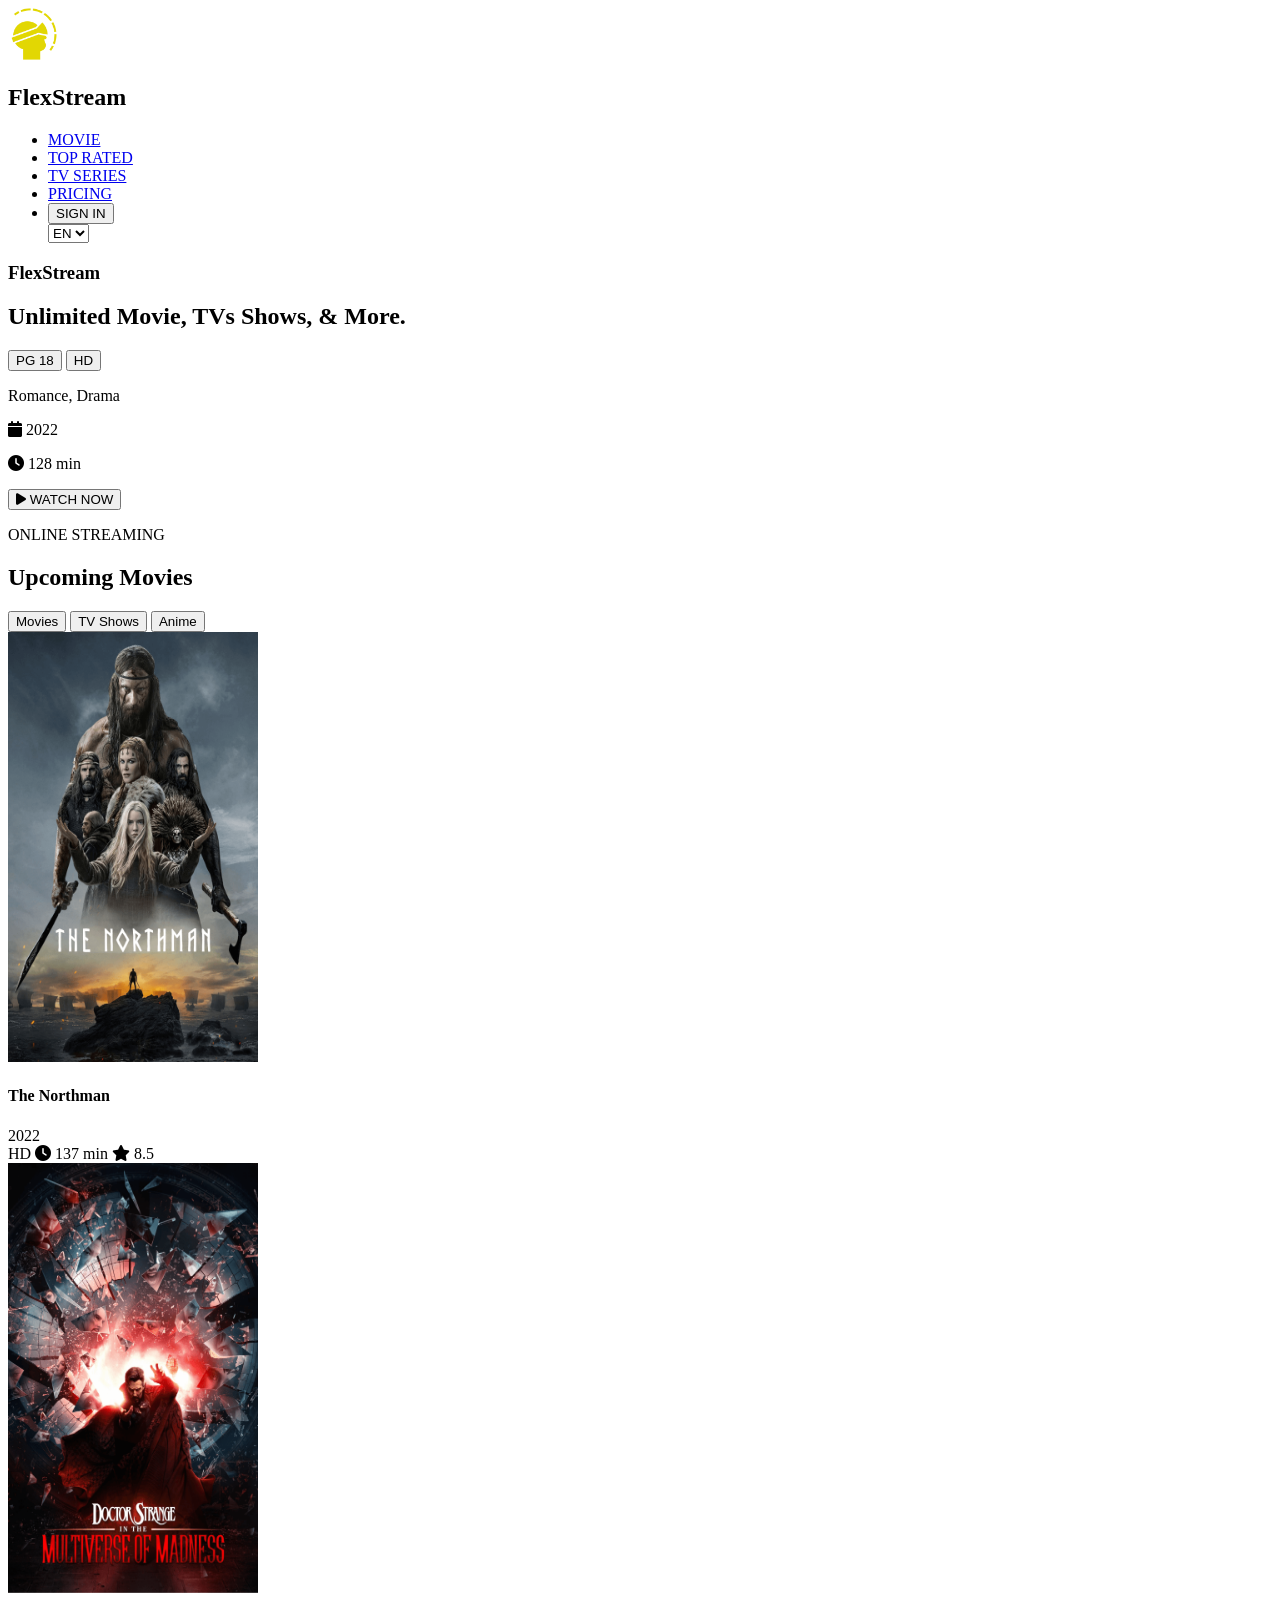
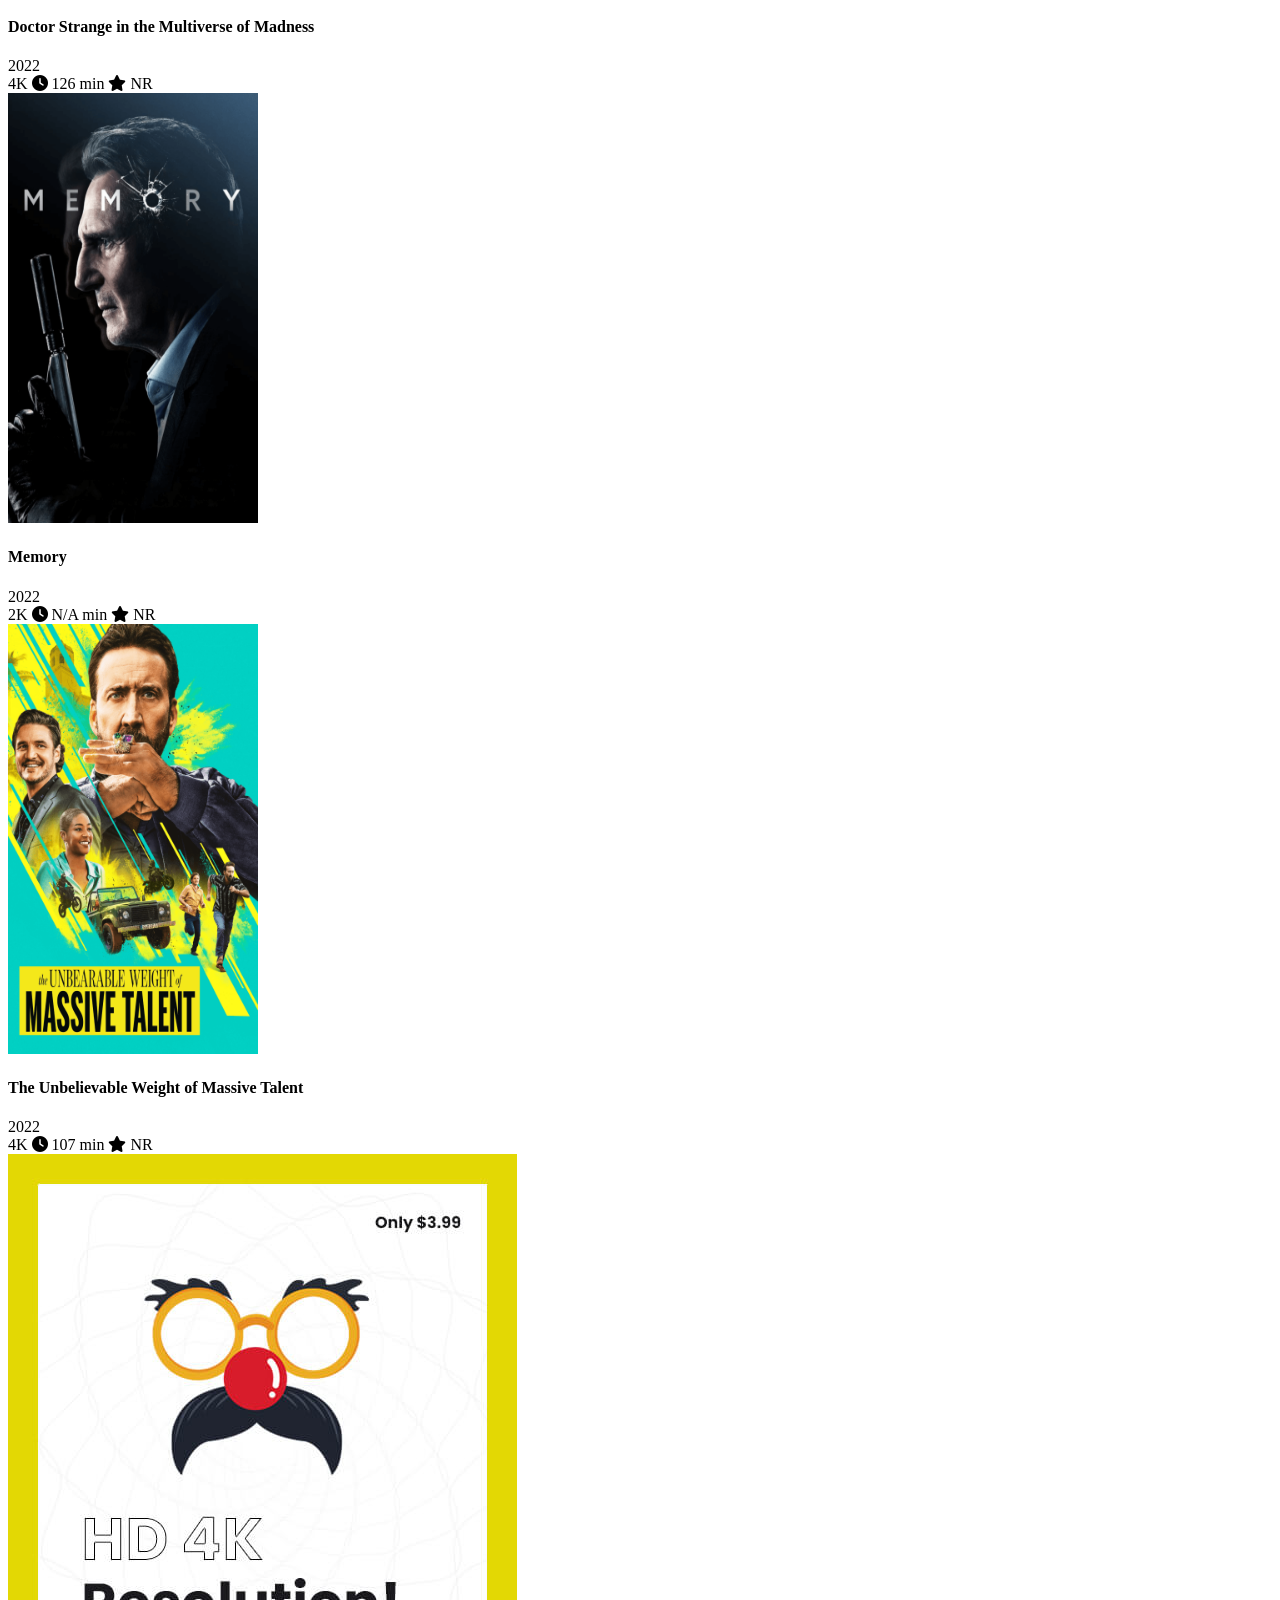
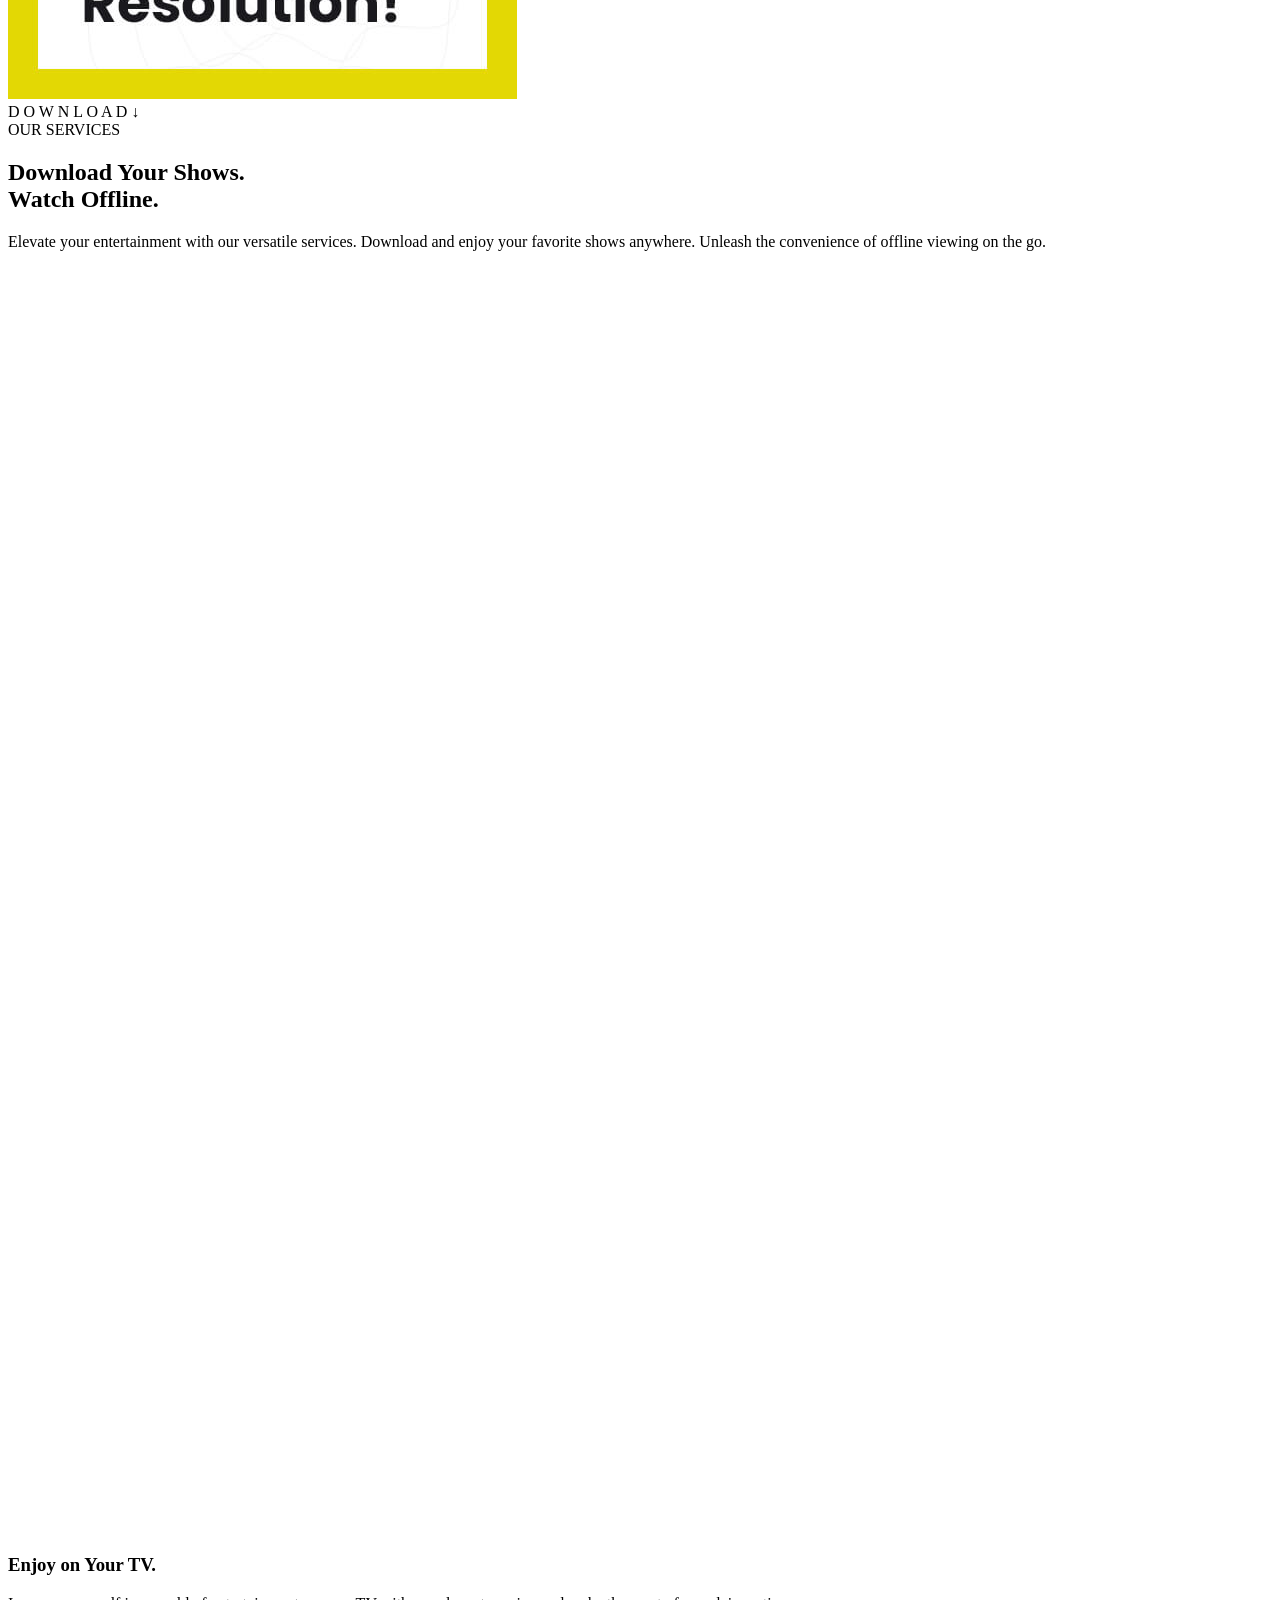
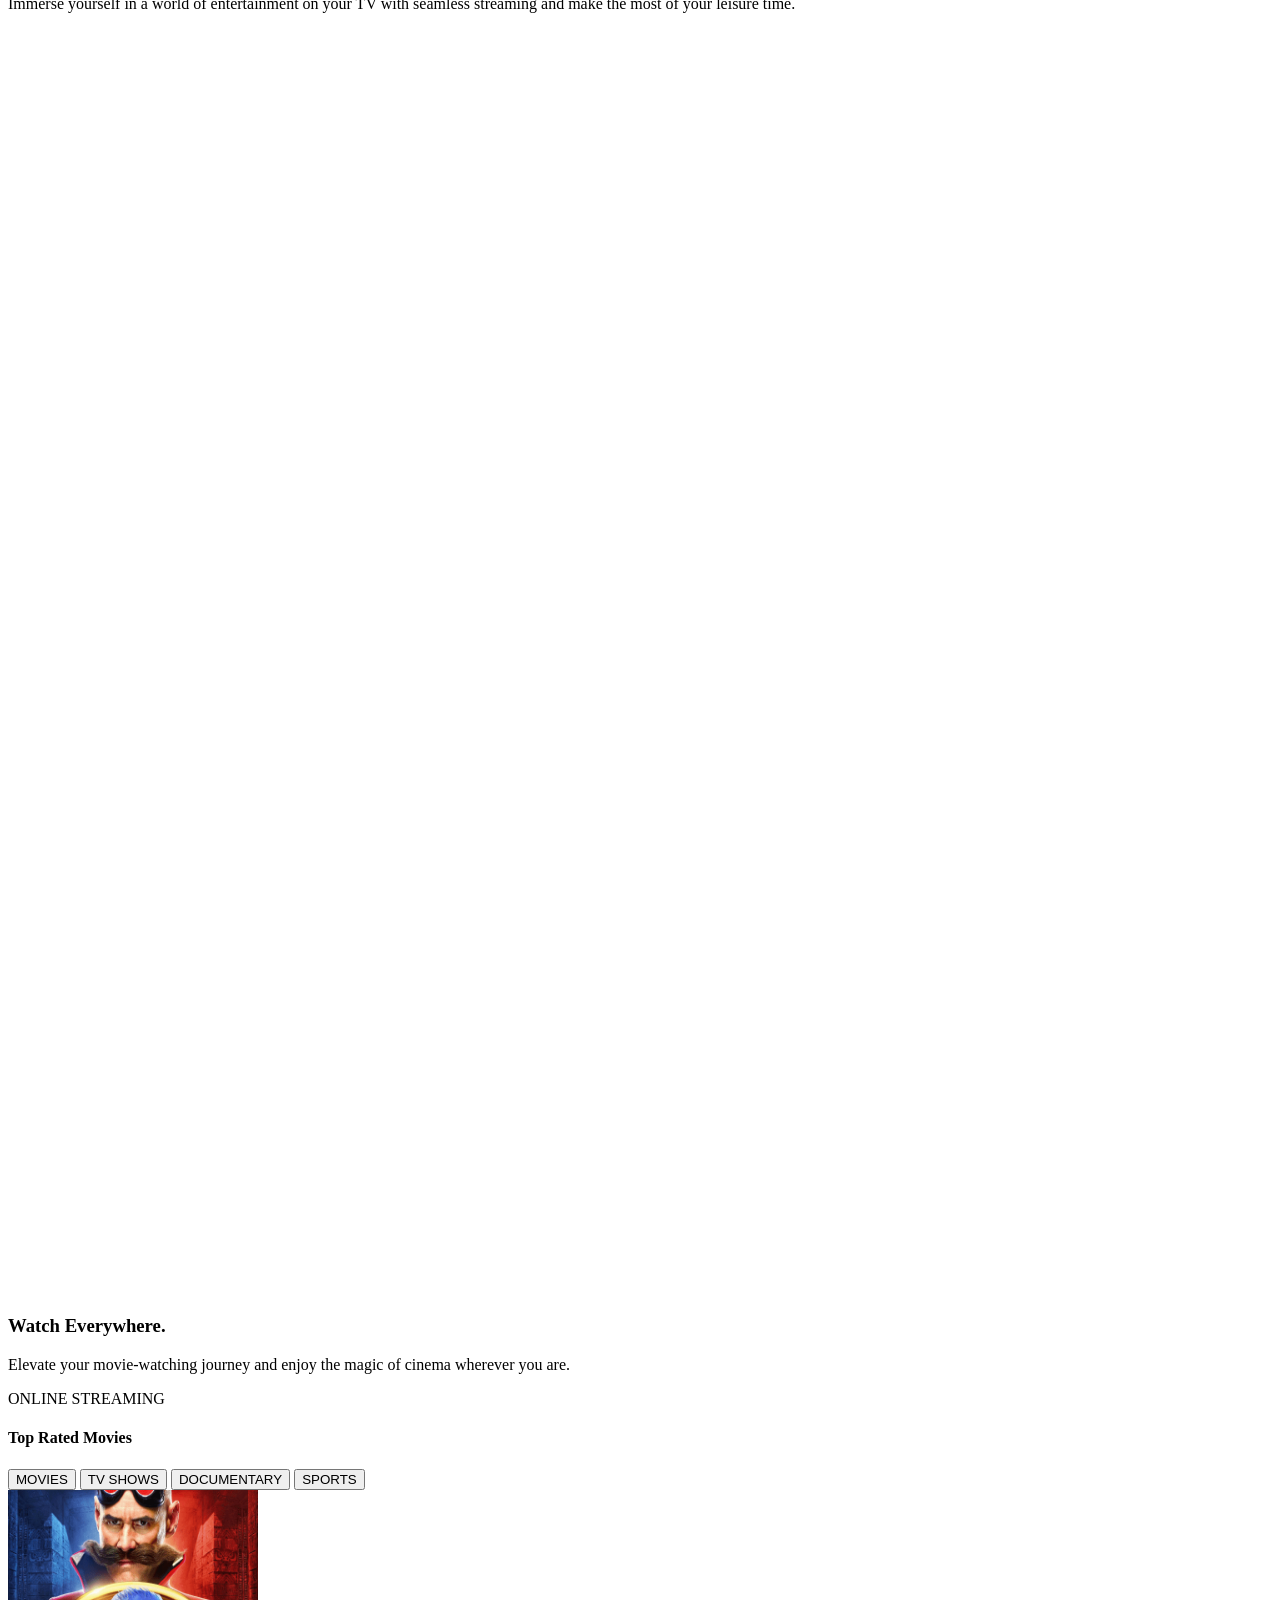
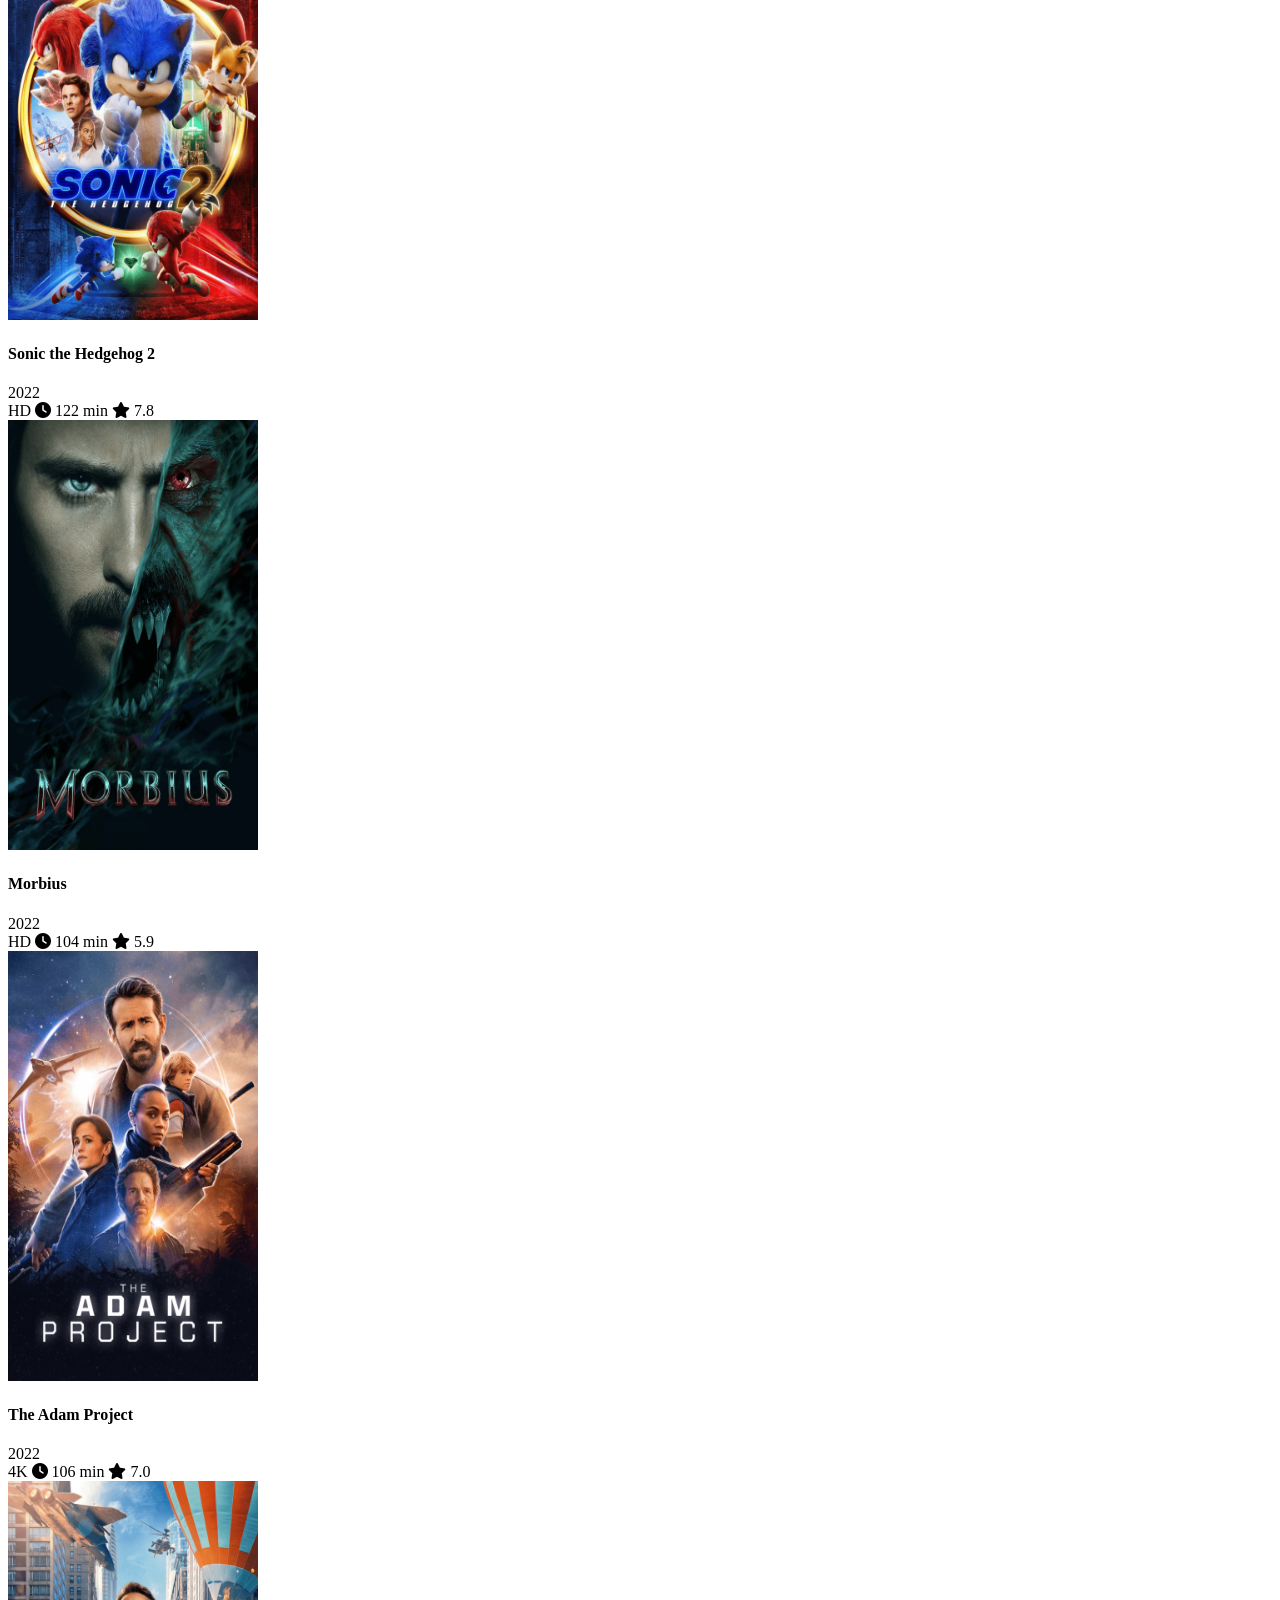
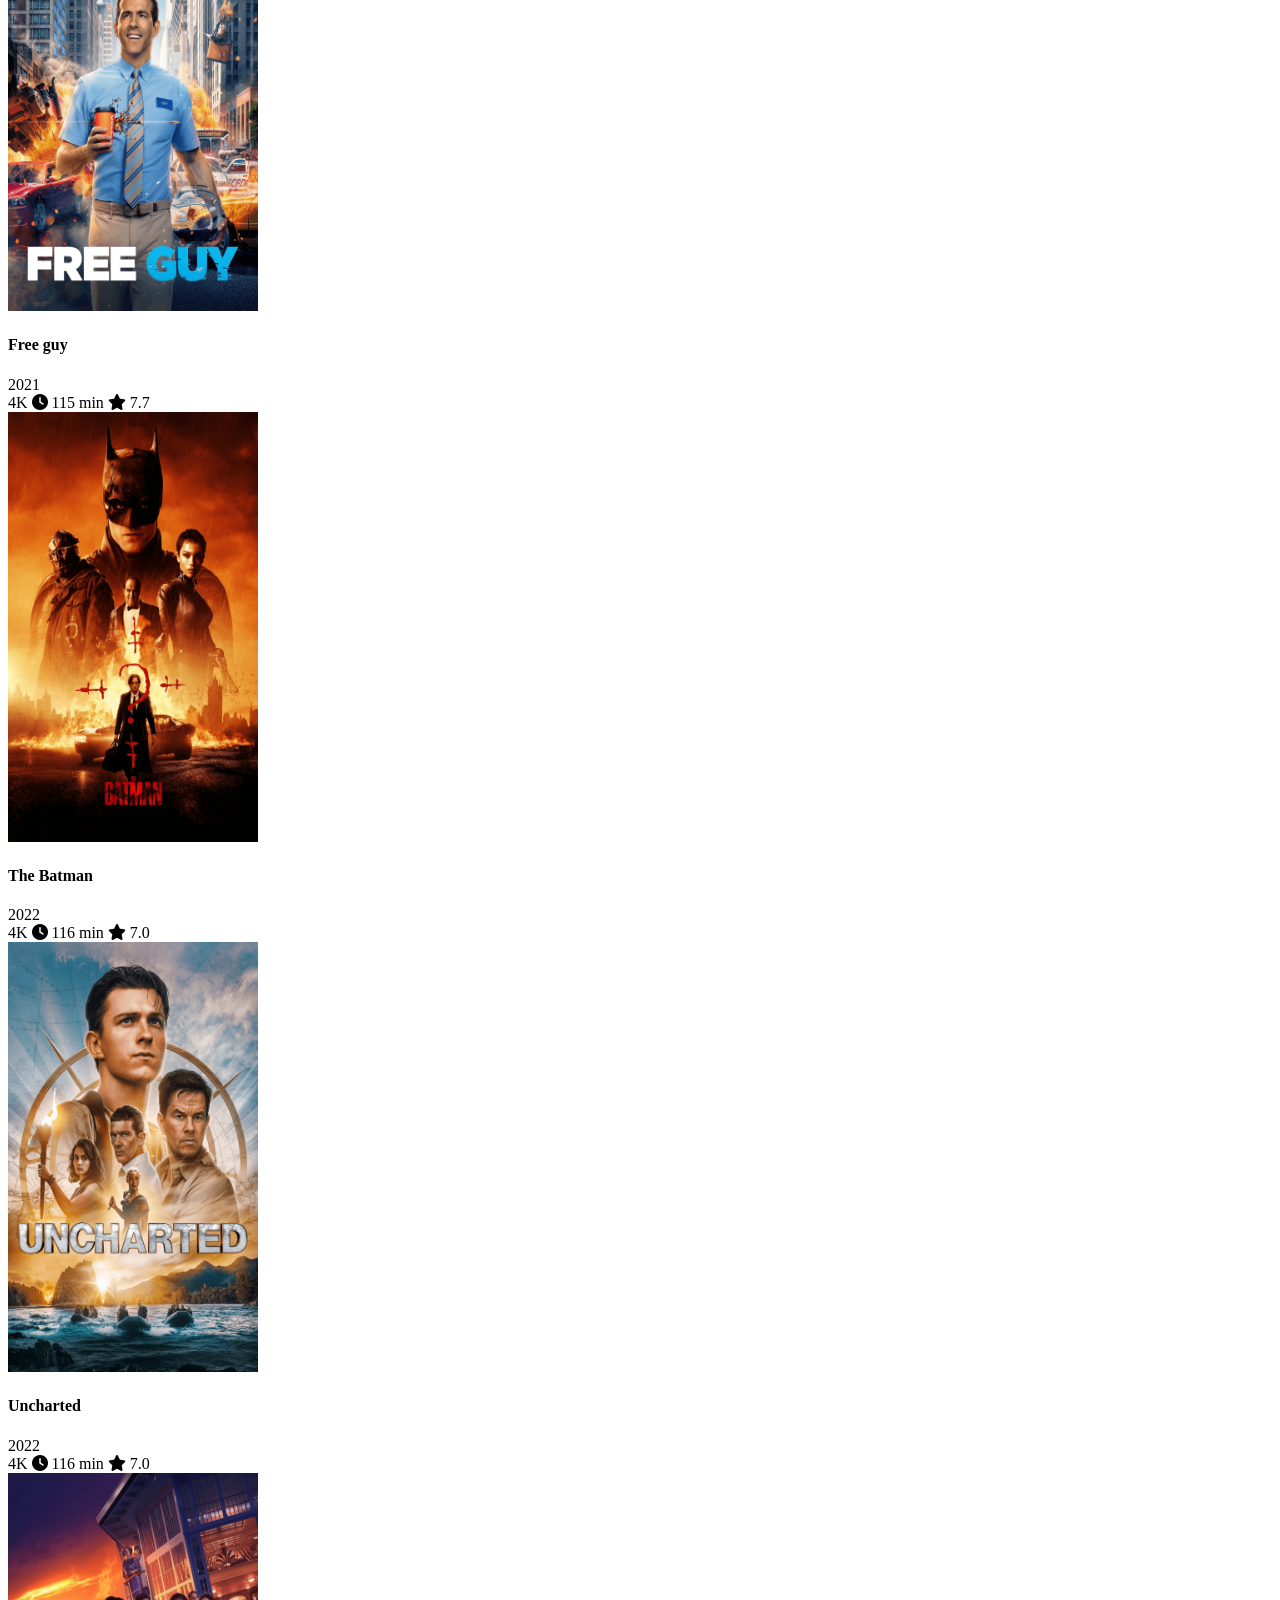
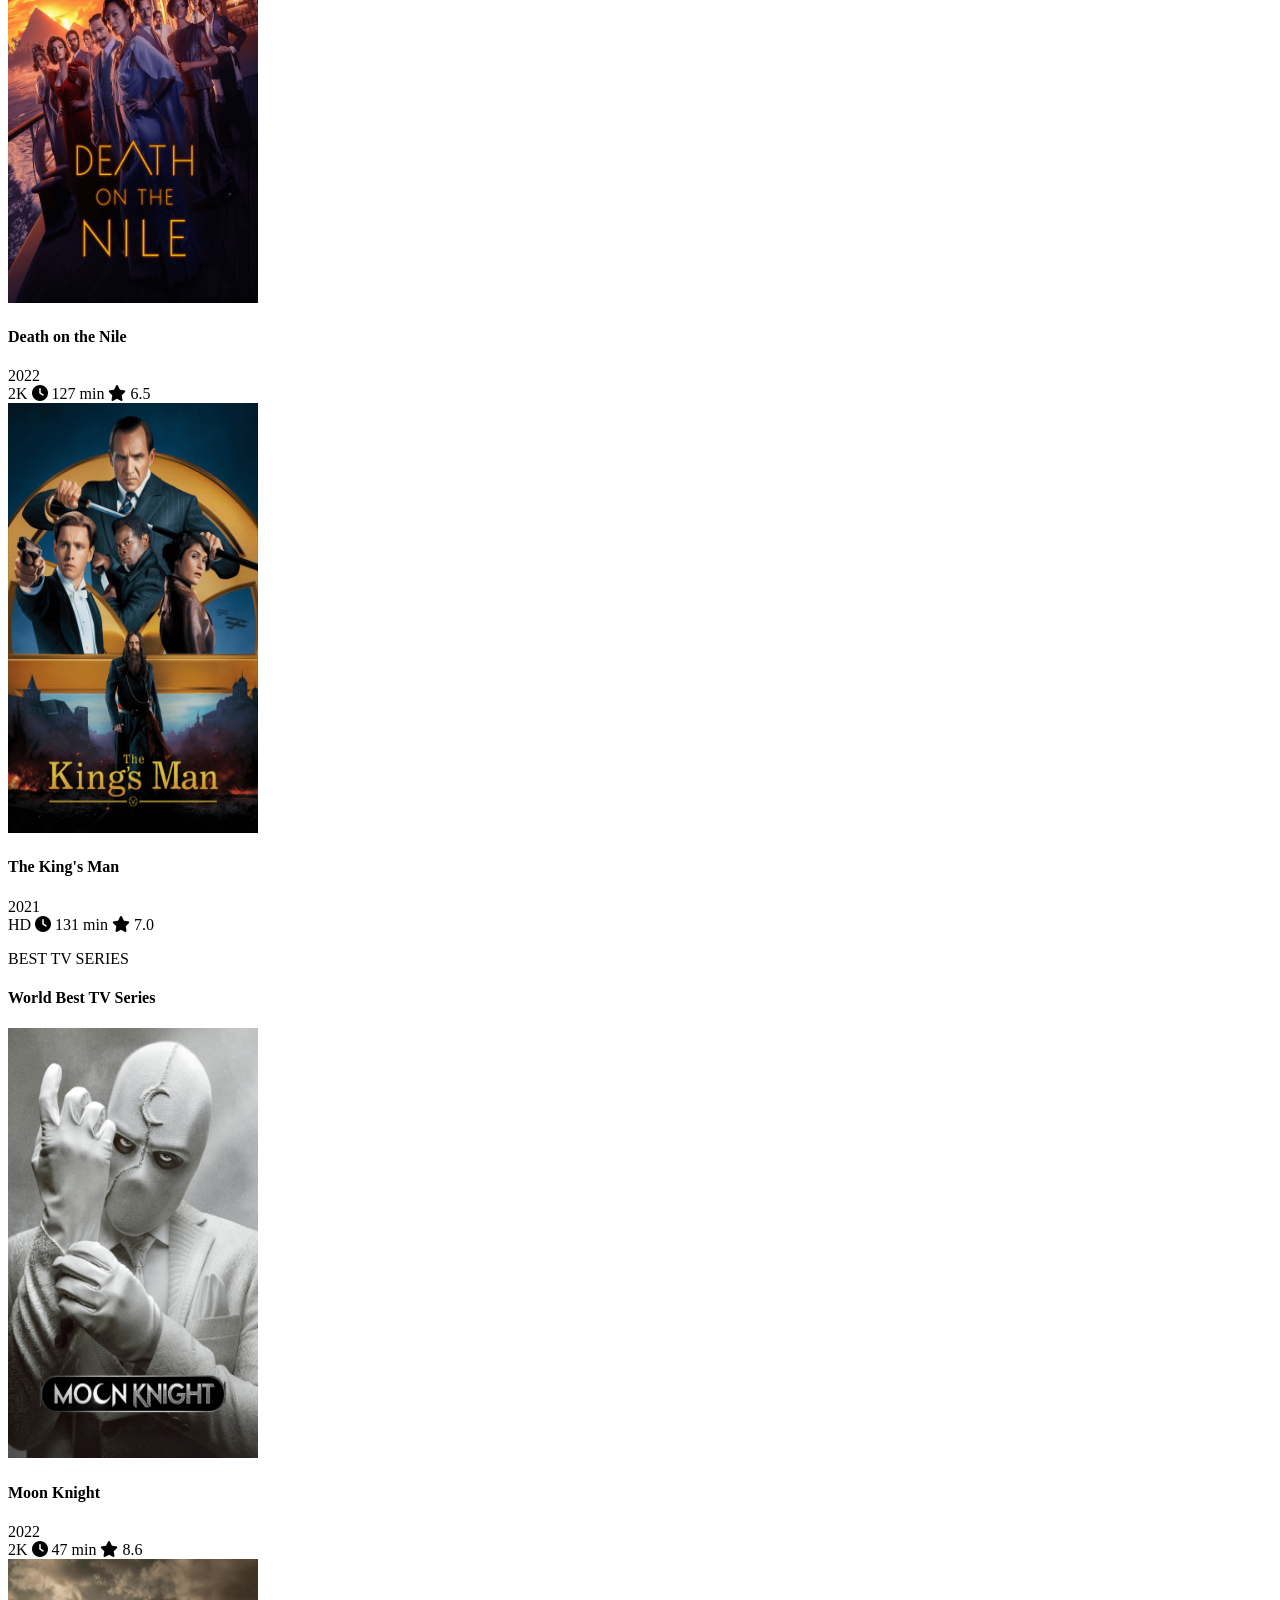
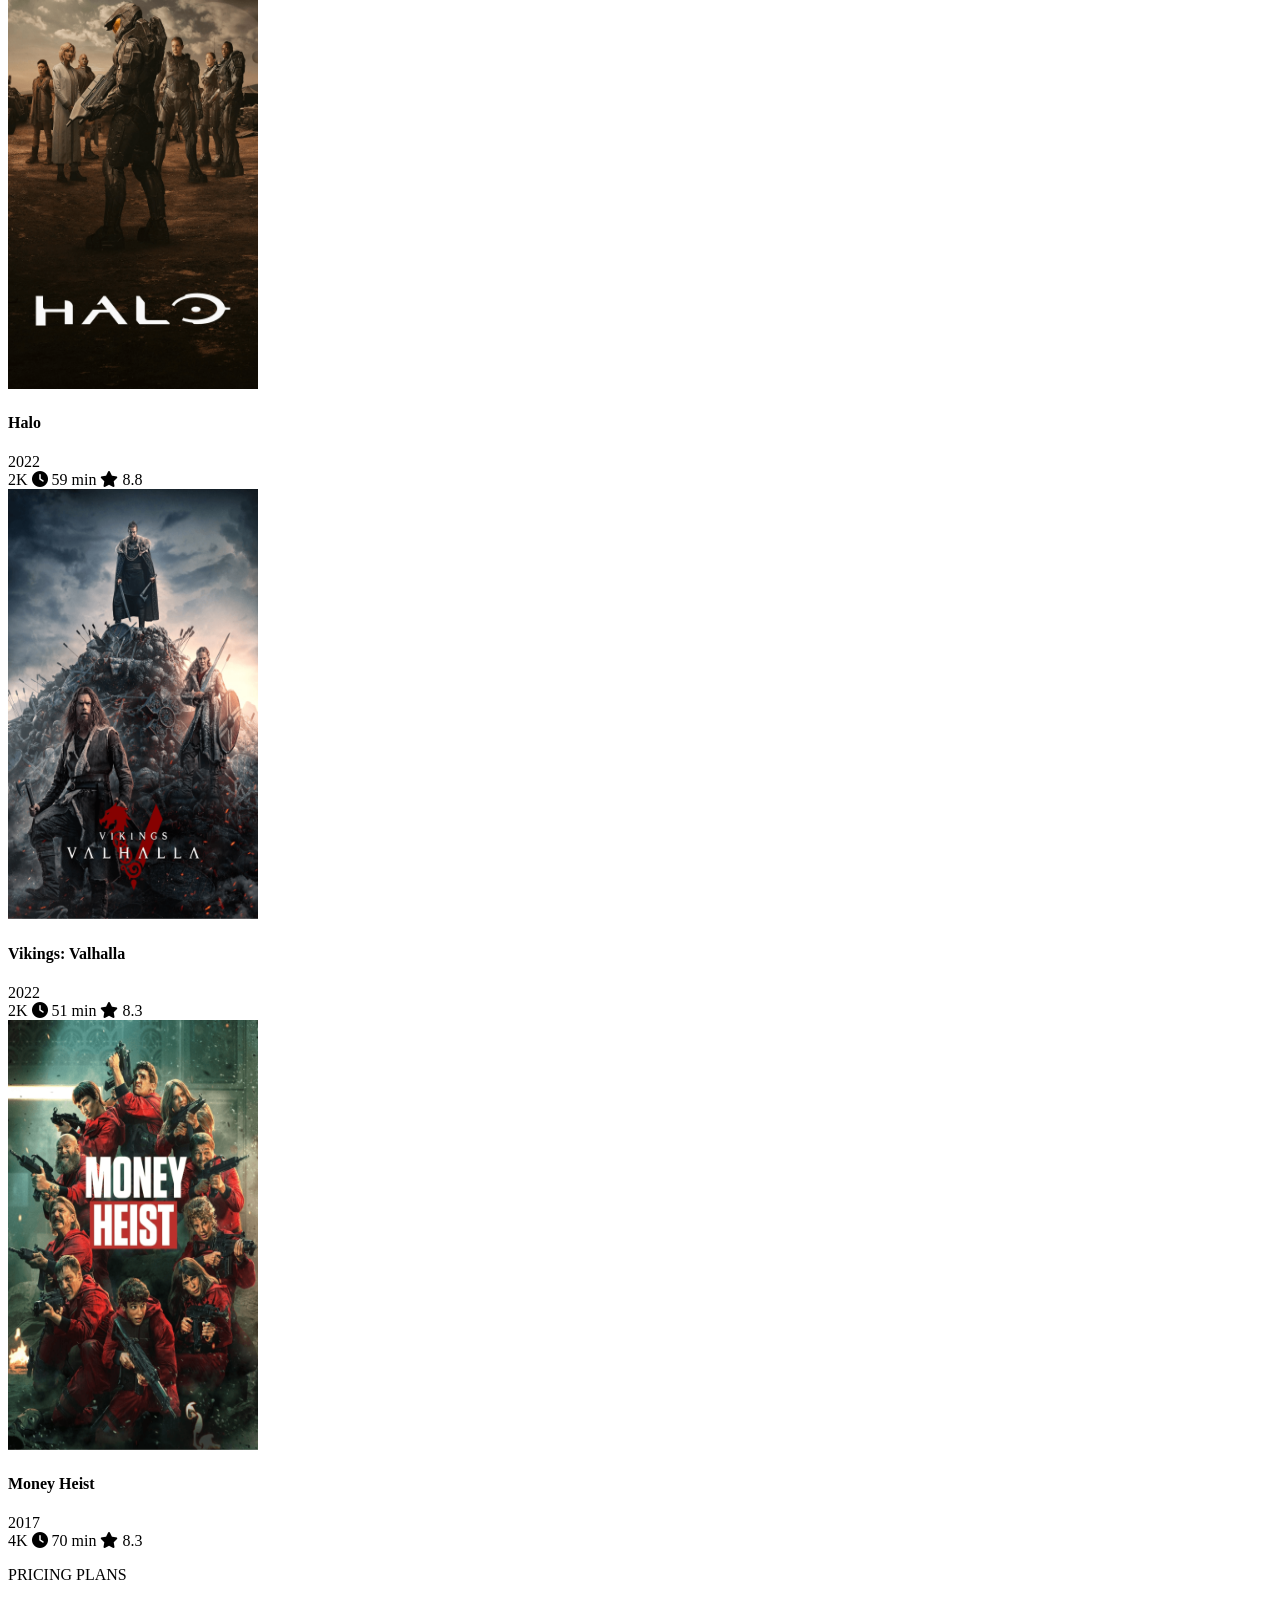
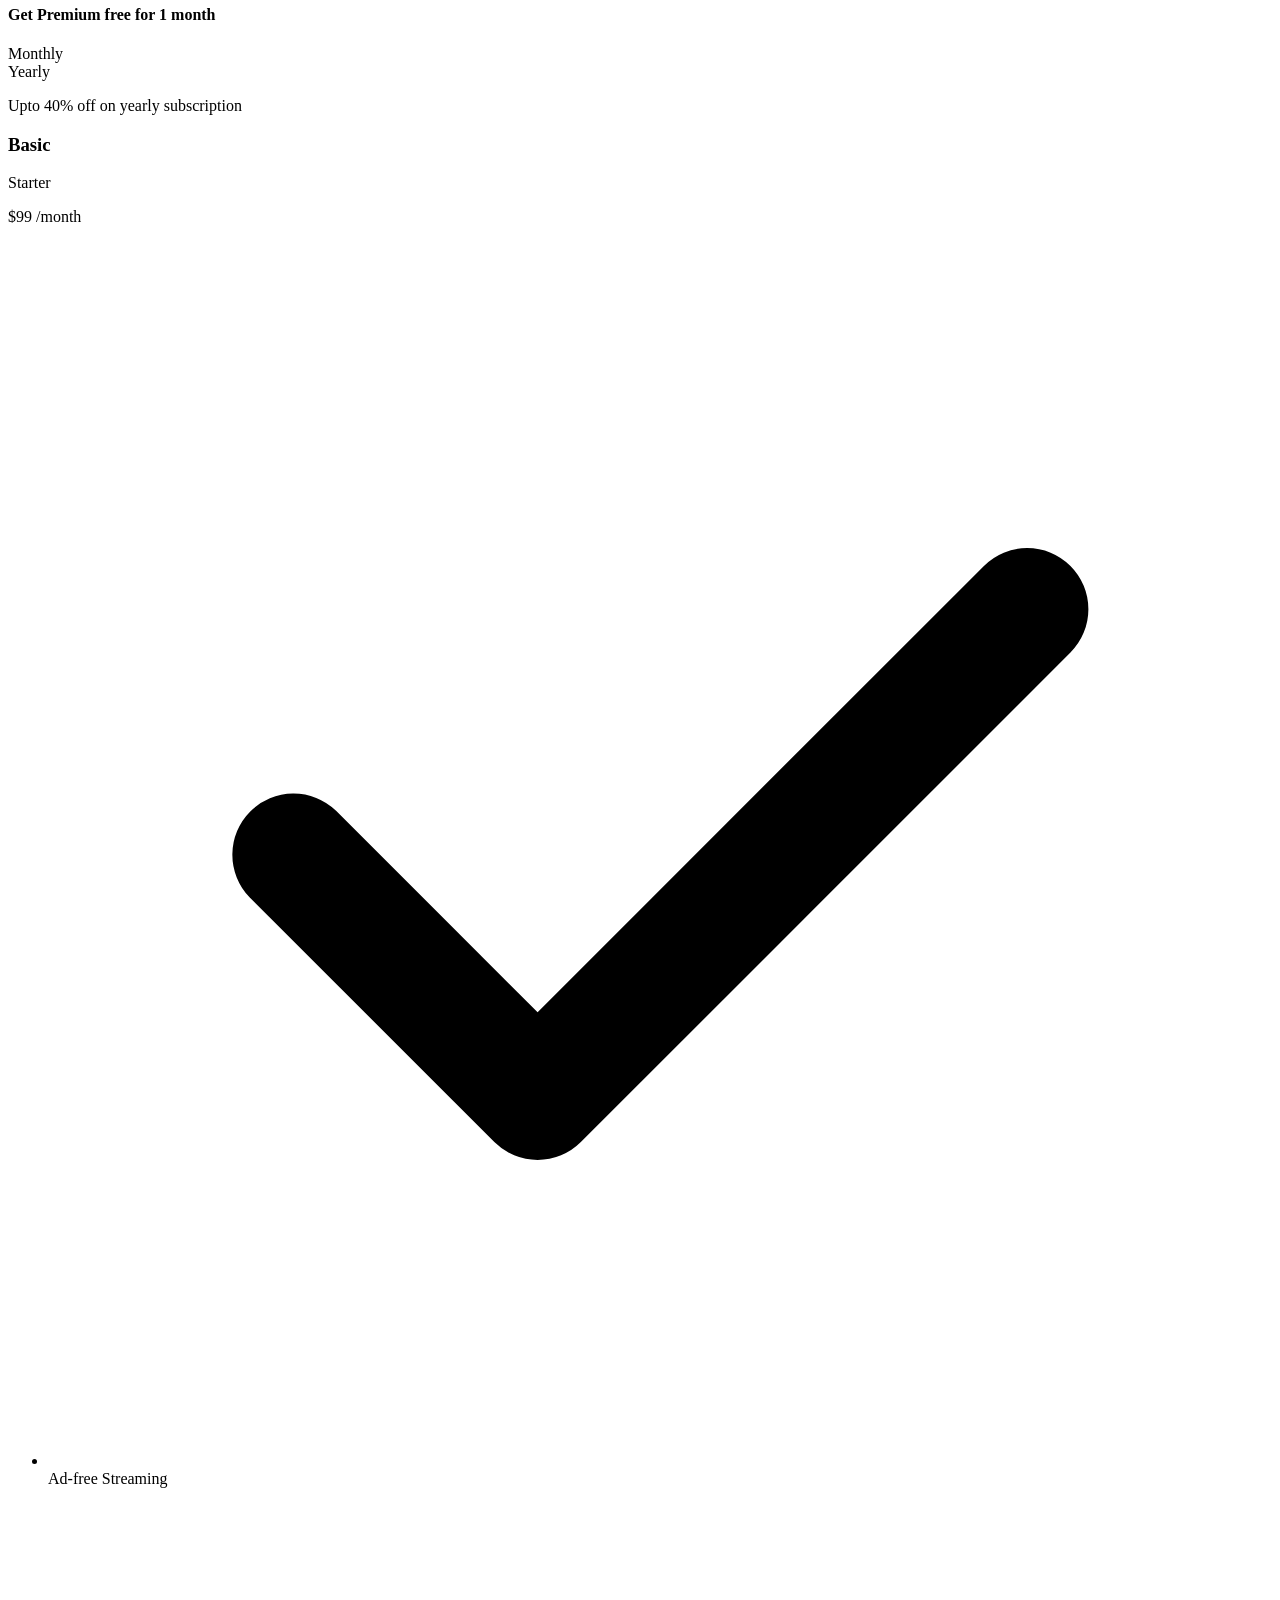
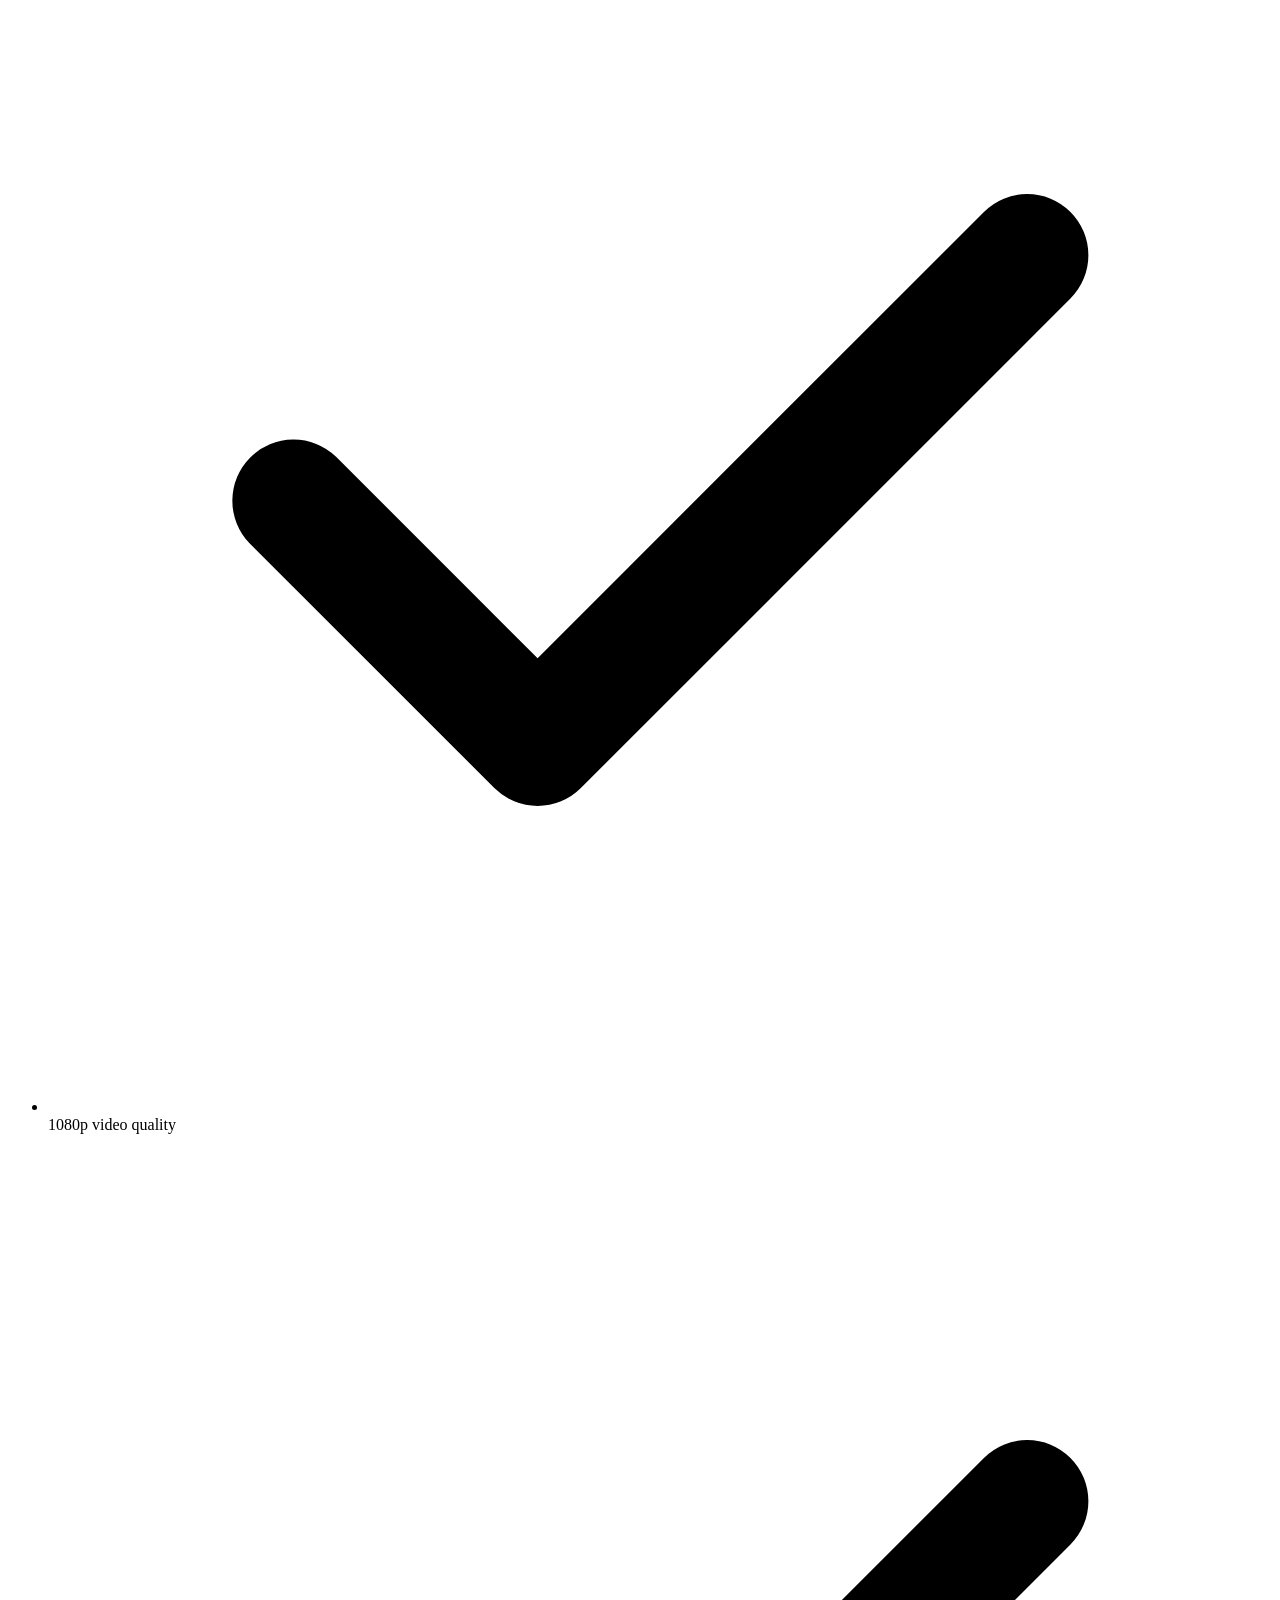
==== Index.html @ 77affe22 "fixed the mian file" ====
<!DOCTYPE html>
<html lang="en">
<head>
  <meta charset="UTF-8">
  <meta name="viewport" content="width=device-width, initial-scale=1.0">
  <link rel="shortcut icon" href="imgs/favicons/apple-touch-icon.png">
  <link rel="stylesheet" href="https://cdnjs.cloudflare.com/ajax/libs/font-awesome/6.5.0/css/all.min.css">
  <link rel="stylesheet" href="Styles.css">

  <title>Flexmovys</title>
</head>
<body>
  <div id="hero-bg">
  <header>
    <!------NAVBAR----->
    <div class="logo">
      <img src="/flexmovys/imgs/favicons/apple-touch-icon.png" alt="icon" width="52px" height="52px">
      <h2>FlexStream</h2>
    </div>
    <!----<div class="menu-icon" id="menu-icon">&#9776;</div>--->
      <nav class="nav-links" id="nav-links">
          <ul>
              <li><a href="index.html">MOVIE</a></li>
              <li><a href="#top-rated">TOP RATED</a></li>
              <li><a href="#tv-series">TV SERIES</a></li>
              <li><a href="#pricing">PRICING</a></li>
              <li><a href="/flexmovys/login_page/login.html"><button id="SignIn-btn">SIGN IN</button></a></li>
              <select>
                <option>EN</option>
                <option>AU</option>
                <option>AR</option>
                <option>TU</option>
              </select>   
          </ul>
      </nav>
  </header>
  <!-----HERO SECTION------>
  <section id="Hero-section">
    <h3>FlexStream</h3>
    <h1>Unlimited <span>Movie</span>, TVs Shows, & More.</h1>
    <div id="about">
      <button class="btn-pg">PG 18</button>
      <button class="btn-hd">HD</button>
      <p>Romance, Drama</p>
      <p><i class="fas fa-calendar"></i> 2022</p>
        <p><i class="fas fa-clock"></i> 128 min</p>
    </div>

    <button class="play"><i class="fas fa-play"></i> WATCH NOW
    </button>
  </div>
  </section>

  <section id="Up-movies">
    <p>ONLINE STREAMING</p>
    <div class="title">
      <h2>Upcoming Movies</h2>
      <div class="but">
          <button id="movies">Movies</button>
          <button id="tv">TV Shows</button>
          <button id="anime">Anime</button>
      </div>
    </div>

    
    <div class="movies">

      <div class="movie-card">
        <img src="/flexmovys/imgs/banner_png/upcoming-1.png" width="250px" height="430px" alt="The Northman">    
  
      <div class="movie-details">
        <div class="title-year">
          <h4>The Northman</h4>
          <span class="year">2022</span>
        </div>
      
        <div class="tags">
          <span class="quality">HD</span>
          <span><i class="fas fa-clock"></i> 137 min</span>
          <span><i class="fas fa-star"></i> 8.5</span>
        </div>
      </div>
      </div>
      
      
      <div class="movie-card">
        <img src="/flexmovys/imgs/banner_png/upcoming-2.png" width="250px" height="430px" alt="Doctor Strange in The Multiverse of Madness">
        <div class="movie-details">
          <div class="title-year">
            <h4>Doctor Strange in the Multiverse of Madness</h4>
            <span class="year">2022</span>
          </div>
        
          <div class="tags">
            <span class="quality">4K</span>
            <span><i class="fas fa-clock"></i> 126 min</span>
            <span><i class="fas fa-star"></i> NR</span>
          </div>
        </div>
        </div>


      <div class="movie-card">
        <img src="/flexmovys/imgs/banner_png/upcoming-3.png" width="250px" height="430px" alt="Memory">
        <div class="movie-details">
          <div class="title-year">
            <h4>Memory</h4>
            <span class="year">2022</span>
          </div>
        
          <div class="tags">
            <span class="quality">2K</span>
            <span><i class="fas fa-clock"></i> N/A min</span>
            <span><i class="fas fa-star"></i> NR</span>
          </div>
        </div>
        </div>


      <div class="movie-card">
        <img src="/flexmovys/imgs/banner_png/upcoming-4.png" width="250px" height="430px" alt="The Unbelievable Weight of Massive Talent">
        <div class="movie-details">
          <div class="title-year">
            <h4>The Unbelievable Weight of Massive Talent</h4>
            <span class="year">2022</span>
          </div>
        
          <div class="tags">
            <span class="quality">4K</span>
            <span><i class="fas fa-clock"></i> 107 min</span>
            <span><i class="fas fa-star"></i> NR</span>
          </div>
        </div>
        </div>
    </div>
  </section>

    <!-- Download Section -->
<section class="download-section">
  <div class="container">
    <!-- Left Column - Promo Card -->
    <div class="promo-card-wrapper">
      <img src="/flexmovys/imgs/others/service-banner.jpg">
    <!-- Download Button -->
    <div class="download-button">
      <span>D</span>
      <span>O</span>
      <span>W</span>
      <span>N</span>
      <span>L</span>
      <span>O</span>
      <span>A</span>
      <span>D</span>
      <span class="download-icon">↓</span>
    </div>
  </div>
    <!-- Right Column - Features -->
    <div class="features-column">
      
      <div class="service-heading">
        <div class="yellow-line"></div>
        <span>OUR SERVICES</span>
      </div>
      
      <h1 class="main-heading">Download Your Shows.<br>Watch Offline.</h1>
      
      <p class="description">
        Elevate your entertainment with our versatile services. Download and enjoy
        your favorite shows anywhere. Unleash the convenience of offline viewing
        on the go.
      </p>
      
      <!-- TV Feature -->
      <div class="feature">
        <div class="feature-icon-container">
          <svg class="feature-icon" viewBox="0 0 24 24" fill="none">
            <rect x="4" y="9" width="20" height="15" rx="2" stroke="white" stroke-width="2"/>
          </svg>
        </div>
        <div class="feature-content">
          <h3 class="feature-title">Enjoy on Your TV.</h3>
          <p class="feature-description">
            Immerse yourself in a world of entertainment on your TV with
            seamless streaming and make the most of your leisure time.
          </p>
        </div>
      </div>
      <div class="horizontal-line"></div>
      
      <!-- Watch Everywhere Feature -->
      <div class="feature">
        <div class="feature-icon-container">
          <svg class="feature-icon" viewBox="0 0 24 24" fill="none">
            <path d="M15 10L19.5 7.7C20.2 7.4 21 7.9 21 8.6V15.4C21 16.1 20.2 16.6 19.5 16.3L15 14M5 18H13C14.1 18 15 17.1 15 16V8C15 6.9 14.1 6 13 6H5C3.9 6 3 6.9 3 8V16C3 17.1 3.9 18 5 18Z" stroke="white" stroke-width="2"/>
          </svg>
        </div>
        <div class="feature-content">
          <h3 class="feature-title">Watch Everywhere.</h3>
          <p class="feature-description">
            Elevate your movie-watching journey and enjoy the magic of
            cinema wherever you are.
          </p>
        </div>
      </div>
    </div>
  </div>
</section>

  <section class="top-rated" id="top-rated">
    <div id="top-rated-title">
      <p>ONLINE STREAMING</p>
      <h4>Top Rated Movies</h4>
      <div id="top-rated-btn">
        <button>MOVIES</button>
        <button>TV SHOWS</button>
        <button>DOCUMENTARY</button>
        <button>SPORTS</button>
      </div>
  </div>

  <div class="movies">

    <div class="movie-card">
      <img src="/flexmovys/imgs/banner_png/movie-1.png" width="250px" height="430px" alt="The Northman">    

    <div class="movie-details">
      <div class="title-year">
        <h4>Sonic the Hedgehog 2</h4>
        <span class="year">2022</span>
      </div>
    
      <div class="tags">
        <span class="quality">HD</span>
        <span><i class="fas fa-clock"></i> 122 min</span>
        <span><i class="fas fa-star"></i> 7.8</span>
      </div>
    </div>
    </div>
    
    
    <div class="movie-card">
      <img src="/flexmovys/imgs/banner_png/movie-2.png" width="250px" height="430px" alt="Doctor Strange in The Multiverse of Madness">
      <div class="movie-details">
        <div class="title-year">
          <h4>Morbius</h4>
          <span class="year">2022</span>
        </div>
      
        <div class="tags">
          <span class="quality">HD</span>
          <span><i class="fas fa-clock"></i> 104 min</span>
          <span><i class="fas fa-star"></i> 5.9</span>
        </div>
      </div>
      </div>


    <div class="movie-card">
      <img src="/flexmovys/imgs/banner_png/movie-3.png" width="250px" height="430px" alt="Memory">
      <div class="movie-details">
        <div class="title-year">
          <h4>The Adam Project</h4>
          <span class="year">2022</span>
        </div>
      
        <div class="tags">
          <span class="quality">4K</span>
          <span><i class="fas fa-clock"></i> 106 min</span>
          <span><i class="fas fa-star"></i> 7.0</span>
        </div>
      </div>
      </div>

      


    <div class="movie-card">
      <img src="/flexmovys/imgs/banner_png/movie-4.png" width="250px" height="430px" alt="The Unbelievable Weight of Massive Talent">
      <div class="movie-details">
        <div class="title-year">
          <h4>Free guy</h4>
          <span class="year">2021</span>
        </div>
      
        <div class="tags">
          <span class="quality">4K</span>
          <span><i class="fas fa-clock"></i> 115 min</span>
          <span><i class="fas fa-star"></i> 7.7</span>
        </div>
      </div>
      </div>
  </div>


  <div class="movies">

    <div class="movie-card">
      <img src="/flexmovys/imgs/banner_png/movie-5.png" width="250px" height="430px" alt="The Batman">    

    <div class="movie-details">
      <div class="title-year">
        <h4>The Batman</h4>
        <span class="year">2022</span>
      </div>
    
      <div class="tags">
        <span class="quality">4K</span>
        <span><i class="fas fa-clock"></i> 116 min</span>
        <span><i class="fas fa-star"></i> 7.0</span>
      </div>
    </div>
    </div>
    
    
    <div class="movie-card">
      <img src="/flexmovys/imgs/banner_png/movie-6.png" width="250px" height="430px" alt="Uncharted">
      <div class="movie-details">
        <div class="title-year">
          <h4>Uncharted</h4>
          <span class="year">2022</span>
        </div>
      
        <div class="tags">
          <span class="quality">4K</span>
          <span><i class="fas fa-clock"></i> 116 min</span>
          <span><i class="fas fa-star"></i> 7.0</span>
        </div>
      </div>
      </div>


    <div class="movie-card">
      <img src="/flexmovys/imgs/banner_png/movie-7.png" width="250px" height="430px" alt="Death on the nile">
      <div class="movie-details">
        <div class="title-year">
          <h4>Death on the Nile</h4>
          <span class="year">2022</span>
        </div>
      
        <div class="tags">
          <span class="quality">2K</span>
          <span><i class="fas fa-clock"></i> 127 min</span>
          <span><i class="fas fa-star"></i> 6.5</span>
        </div>
      </div>
      </div>

      


    <div class="movie-card">
      <img src="/flexmovys/imgs/banner_png/movie-8.png" width="250px" height="430px" alt="The King's Man">
      <div class="movie-details">
        <div class="title-year">
          <h4>The King's Man</h4>
          <span class="year">2021</span>
        </div>
      
        <div class="tags">
          <span class="quality">HD</span>
          <span><i class="fas fa-clock"></i> 131 min</span>
          <span><i class="fas fa-star"></i> 7.0</span>
        </div>
      </div>
      </div>
  </div>
  </section>

  <section class="best-tv-series" id="tv-series">
    <div id="best-tv-series">
      <p>BEST TV SERIES</p>
      <h4>World Best TV Series</h4>
  </div>

  <div class="movies">

    <div class="movie-card">
      <img src="/flexmovys/imgs/banner_png/series-1.png" width="250px" height="430px" alt="Moon Knight">    

    <div class="movie-details">
      <div class="title-year">
        <h4>Moon Knight</h4>
        <span class="year">2022</span>
      </div>
    
      <div class="tags">
        <span class="quality">2K</span>
        <span><i class="fas fa-clock"></i> 47 min</span>
        <span><i class="fas fa-star"></i> 8.6</span>
      </div>
    </div>
    </div>
    
    
    <div class="movie-card">
      <img src="/flexmovys/imgs/banner_png/series-2.png" width="250px" height="430px" alt="Halo">
      <div class="movie-details">
        <div class="title-year">
          <h4>Halo</h4>
          <span class="year">2022</span>
        </div>
      
        <div class="tags">
          <span class="quality">2K</span>
          <span><i class="fas fa-clock"></i> 59 min</span>
          <span><i class="fas fa-star"></i> 8.8</span>
        </div>
      </div>
      </div>


    <div class="movie-card">
      <img src="/flexmovys/imgs/banner_png/series-3.png" width="250px" height="430px" alt="Vikings: Valhalla">
      <div class="movie-details">
        <div class="title-year">
          <h4>Vikings: Valhalla</h4>
          <span class="year">2022</span>
        </div>
      
        <div class="tags">
          <span class="quality">2K</span>
          <span><i class="fas fa-clock"></i> 51 min</span>
          <span><i class="fas fa-star"></i> 8.3</span>
        </div>
      </div>
      </div>

      


    <div class="movie-card">
      <img src="/flexmovys/imgs/banner_png/series-4.png" width="250px" height="430px" alt="Money Heist">
      <div class="movie-details">
        <div class="title-year">
          <h4>Money Heist</h4>
          <span class="year">2017</span>
        </div>
      
        <div class="tags">
          <span class="quality">4K</span>
          <span><i class="fas fa-clock"></i> 70 min</span>
          <span><i class="fas fa-star"></i> 8.3</span>
        </div>
      </div>
      </div>
  </div>
  </section>

  <section class="pricing" id="pricing">
   <div class="pricing-container">

    <div id="pricing-plan">
      <p>PRICING PLANS</p>
      <h4>Get Premium free for 1 month</h4>
   </div>

<div class="billing-toggle">
    <span class="billing-label active" id="monthlyLabel">Monthly</span>
    <div class="toggle-switch" id="toggleSwitch">
        <div class="toggle-slider"></div>
    </div>
    <span class="billing-label" id="yearlyLabel">Yearly</span>
</div>

<div class="discount-banner" id="discountBanner">
    <p>Upto 40% off on yearly subscription</p>
</div>

<div class="plans-grid">
<!-- Basic Plan -->
<div class="plan-card">
    <div class="plan-header">
        <h3 class="plan-name">Basic</h3>
        <p class="plan-subtitle">Starter</p>
    </div>
    <div class="plan-price">
        <span class="price-amount price-transition" data-monthly="99" data-yearly="999">$99</span>
        <span class="price-period">/month</span>
    </div>
    <ul class="plan-features">
        <li>
            <svg class="feature-icon check" fill="currentColor" viewBox="0 0 20 20">
                <path fill-rule="evenodd" d="M16.707 5.293a1 1 0 010 1.414l-8 8a1 1 0 01-1.414 0l-4-4a1 1 0 011.414-1.414L8 12.586l7.293-7.293a1 1 0 011.414 0z" clip-rule="evenodd"></path>
            </svg>
            Ad-free Streaming
        </li>
        <li>
            <svg class="feature-icon check" fill="currentColor" viewBox="0 0 20 20">
                <path fill-rule="evenodd" d="M16.707 5.293a1 1 0 010 1.414l-8 8a1 1 0 01-1.414 0l-4-4a1 1 0 011.414-1.414L8 12.586l7.293-7.293a1 1 0 011.414 0z" clip-rule="evenodd"></path>
            </svg>
            1080p video quality
        </li>
        <li>
            <svg class="feature-icon check" fill="currentColor" viewBox="0 0 20 20">
                <path fill-rule="evenodd" d="M16.707 5.293a1 1 0 010 1.414l-8 8a1 1 0 01-1.414 0l-4-4a1 1 0 011.414-1.414L8 12.586l7.293-7.293a1 1 0 011.414 0z" clip-rule="evenodd"></path>
            </svg>
            2 Signin devices
        </li>
        <li>
            <svg class="feature-icon check" fill="currentColor" viewBox="0 0 20 20">
                <path fill-rule="evenodd" d="M16.707 5.293a1 1 0 010 1.414l-8 8a1 1 0 01-1.414 0l-4-4a1 1 0 011.414-1.414L8 12.586l7.293-7.293a1 1 0 011.414 0z" clip-rule="evenodd"></path>
            </svg>
            30 movies Download
        </li>
        <li>
            <svg class="feature-icon cross" fill="currentColor" viewBox="0 0 20 20">
                <path fill-rule="evenodd" d="M4.293 4.293a1 1 0 011.414 0L10 8.586l4.293-4.293a1 1 0 111.414 1.414L11.414 10l4.293 4.293a1 1 0 01-1.414 1.414L10 11.414l-4.293 4.293a1 1 0 01-1.414-1.414L8.586 10 4.293 5.707a1 1 0 010-1.414z" clip-rule="evenodd"></path>
            </svg>
            Casting
        </li>
    </ul>
    <button class="plan-button">Get started</button>
</div>

<!-- Standard Plan -->
<div class="plan-card popular">
    <div class="popular-badge">Popular</div>
    <div class="plan-header">
        <h3 class="plan-name">Standard</h3>
        <p class="plan-subtitle">Better results</p>
    </div>
    <div class="plan-price">
        <span class="price-amount price-transition" data-monthly="299" data-yearly="2999">$299</span>
        <span class="price-period">/month</span>
    </div>
    <ul class="plan-features">
        <li>
            <svg class="feature-icon check" fill="currentColor" viewBox="0 0 20 20">
                <path fill-rule="evenodd" d="M16.707 5.293a1 1 0 010 1.414l-8 8a1 1 0 01-1.414 0l-4-4a1 1 0 011.414-1.414L8 12.586l7.293-7.293a1 1 0 011.414 0z" clip-rule="evenodd"></path>
            </svg>
            Ad-free Streaming
        </li>
        <li>
            <svg class="feature-icon check" fill="currentColor" viewBox="0 0 20 20">
                <path fill-rule="evenodd" d="M16.707 5.293a1 1 0 010 1.414l-8 8a1 1 0 01-1.414 0l-4-4a1 1 0 011.414-1.414L8 12.586l7.293-7.293a1 1 0 011.414 0z" clip-rule="evenodd"></path>
            </svg>
            4k video quality
        </li>
        <li>
            <svg class="feature-icon check" fill="currentColor" viewBox="0 0 20 20">
                <path fill-rule="evenodd" d="M16.707 5.293a1 1 0 010 1.414l-8 8a1 1 0 01-1.414 0l-4-4a1 1 0 011.414-1.414L8 12.586l7.293-7.293a1 1 0 011.414 0z" clip-rule="evenodd"></path>
            </svg>
            4 Signin devices
        </li>
        <li>
            <svg class="feature-icon check" fill="currentColor" viewBox="0 0 20 20">
                <path fill-rule="evenodd" d="M16.707 5.293a1 1 0 010 1.414l-8 8a1 1 0 01-1.414 0l-4-4a1 1 0 011.414-1.414L8 12.586l7.293-7.293a1 1 0 011.414 0z" clip-rule="evenodd"></path>
            </svg>
            90 movies Download
        </li>
        <li>
            <svg class="feature-icon check" fill="currentColor" viewBox="0 0 20 20">
                <path fill-rule="evenodd" d="M16.707 5.293a1 1 0 010 1.414l-8 8a1 1 0 01-1.414 0l-4-4a1 1 0 011.414-1.414L8 12.586l7.293-7.293a1 1 0 011.414 0z" clip-rule="evenodd"></path>
            </svg>
            Supports Casting
        </li>
    </ul>
    <button class="plan-button">Get started</button>
</div>

<!-- Premium Plan -->
<div class="plan-card">
    <div class="plan-header">
        <h3 class="plan-name">Premium</h3>
        <p class="plan-subtitle">Go all in one</p>
    </div>
    <div class="plan-price">
        <span class="price-amount price-transition" data-monthly="499" data-yearly="3499">$499</span>
        <span class="price-period">/month</span>
    </div>
    <ul class="plan-features">
        <li>
            <svg class="feature-icon check" fill="currentColor" viewBox="0 0 20 20">
                <path fill-rule="evenodd" d="M16.707 5.293a1 1 0 010 1.414l-8 8a1 1 0 01-1.414 0l-4-4a1 1 0 011.414-1.414L8 12.586l7.293-7.293a1 1 0 011.414 0z" clip-rule="evenodd"></path>
            </svg>
            Ad-free Streaming
        </li>
        <li>
            <svg class="feature-icon check" fill="currentColor" viewBox="0 0 20 20">
                <path fill-rule="evenodd" d="M16.707 5.293a1 1 0 010 1.414l-8 8a1 1 0 01-1.414 0l-4-4a1 1 0 011.414-1.414L8 12.586l7.293-7.293a1 1 0 011.414 0z" clip-rule="evenodd"></path>
            </svg>
            8k video quality
        </li>
        <li>
            <svg class="feature-icon check" fill="currentColor" viewBox="0 0 20 20">
                <path fill-rule="evenodd" d="M16.707 5.293a1 1 0 010 1.414l-8 8a1 1 0 01-1.414 0l-4-4a1 1 0 011.414-1.414L8 12.586l7.293-7.293a1 1 0 011.414 0z" clip-rule="evenodd"></path>
            </svg>
            7 Signin devices
        </li>
        <li>
            <svg class="feature-icon check" fill="currentColor" viewBox="0 0 20 20">
                <path fill-rule="evenodd" d="M16.707 5.293a1 1 0 010 1.414l-8 8a1 1 0 01-1.414 0l-4-4a1 1 0 011.414-1.414L8 12.586l7.293-7.293a1 1 0 011.414 0z" clip-rule="evenodd"></path>
            </svg>
            Unlimited Downloads
        </li>
        <li>
            <svg class="feature-icon check" fill="currentColor" viewBox="0 0 20 20">
                <path fill-rule="evenodd" d="M16.707 5.293a1 1 0 010 1.414l-8 8a1 1 0 01-1.414 0l-4-4a1 1 0 011.414-1.414L8 12.586l7.293-7.293a1 1 0 011.414 0z" clip-rule="evenodd"></path>
            </svg>
            Supports multicasting
        </li>
    </ul>
    <button class="plan-button">Get started</button>
    </div>
</div>

<div id="why-premium">
  <div id="why">
      <h4> Why go Premium?</h4>
  </div>
  
  <div class="premium-icon">
    <div id="download">
      <div class="icon-container">
      <img src="/flexmovys/imgs/favicons/download.svg" alt="download-icon">
      </div>
        <h3>Download Movies.</h3>
        <p>Enjoy watching offline.</p>
    </div>

    <div id="stream">
      <div class="icon-container">
        <img src="/flexmovys/imgs/favicons/connection.svg" alt="wifi-icon">
      </div>
        <h3>Multiple Devices.</h3>
        <p>Stream on mobile.</p>
    </div>

    <div id="hand">
      <div class="icon-container">
        <img src="/flexmovys/imgs/favicons/hand.svg" alt="hand-icon">
      </div>
        <h3>Ad-free Streaming.</h3>
        <p>Enjoy shows uninterrupted.</p>
    </div>

    <div id="hand">
      <div class="icon-container">
        <img src="/flexmovys/imgs/favicons/bar-chart.svg" alt="bar-chart-icon">
      </div>
        <h3>Unlimited Movies.</h3>
        <p>Just hit next.</p>
    </div>
  </div>
  </div>
  
</div>
</div>
</section>


  <footer>
    <section class="newsletter">
      <div id="text">
          <h2>TRIAL START FIRST 30 DAYS.</h2>
          <p>Enter your email to create or restart your membership.</p>
      </div>
      <form>
        <input type="email" placeholder="Type Your Email"><button>Get Started</button><label for="email"></label>
      </form>
    </section>

    <section class="footer-links">
      <img src="/flexmovys/imgs/favicons/apple-touch-icon.png" alt="icon" width="52px" height="52px">
      <h2>FlexStream</h2>
  
      <nav id="nav-links">
          <ul>
              <li><a href="index.html">MOVIE</a></li>
              <li><a href="#top-rated">TOP RATED</a></li>
              <li><a href="#tv-series">TV SERIES</a></li>
              <li><a href="#pricing">PRICING</a></li>
          </ul>
      </nav>
      <div class="horizontal-line"></div>

      <div class="after-line">
        <ul>
              <li><a href="Index.html">FAQ</a></li>
              <li><a href="Index.html">HELP CENTER</a></li>
              <li><a href="Index.html">TERMS OF USE</a></li>
              <li><a href="Index.html">PRIVACY</a></li>
          </ul>
      </div>

      <div class="social-links">
        <i class="fa-brands fa-twitter"></i>
        <i class="fa-brands fa-linkedin"></i>
        <i class="fa-brands fa-facebook"></i>
        <i class="fa-solid fa-globe"></i>
      </div>

    </section>
  </footer>
  <div class="copyright">
  <p>&copy; 2025 <span>FlexStream.</span>All Rights Reserved</p>
  <img src="/flexmovys/imgs/others/footer-bottom-img.png" height="25px" alt="Payment options">
</div>
<script src="Script.js"></script>
</body>
</html>
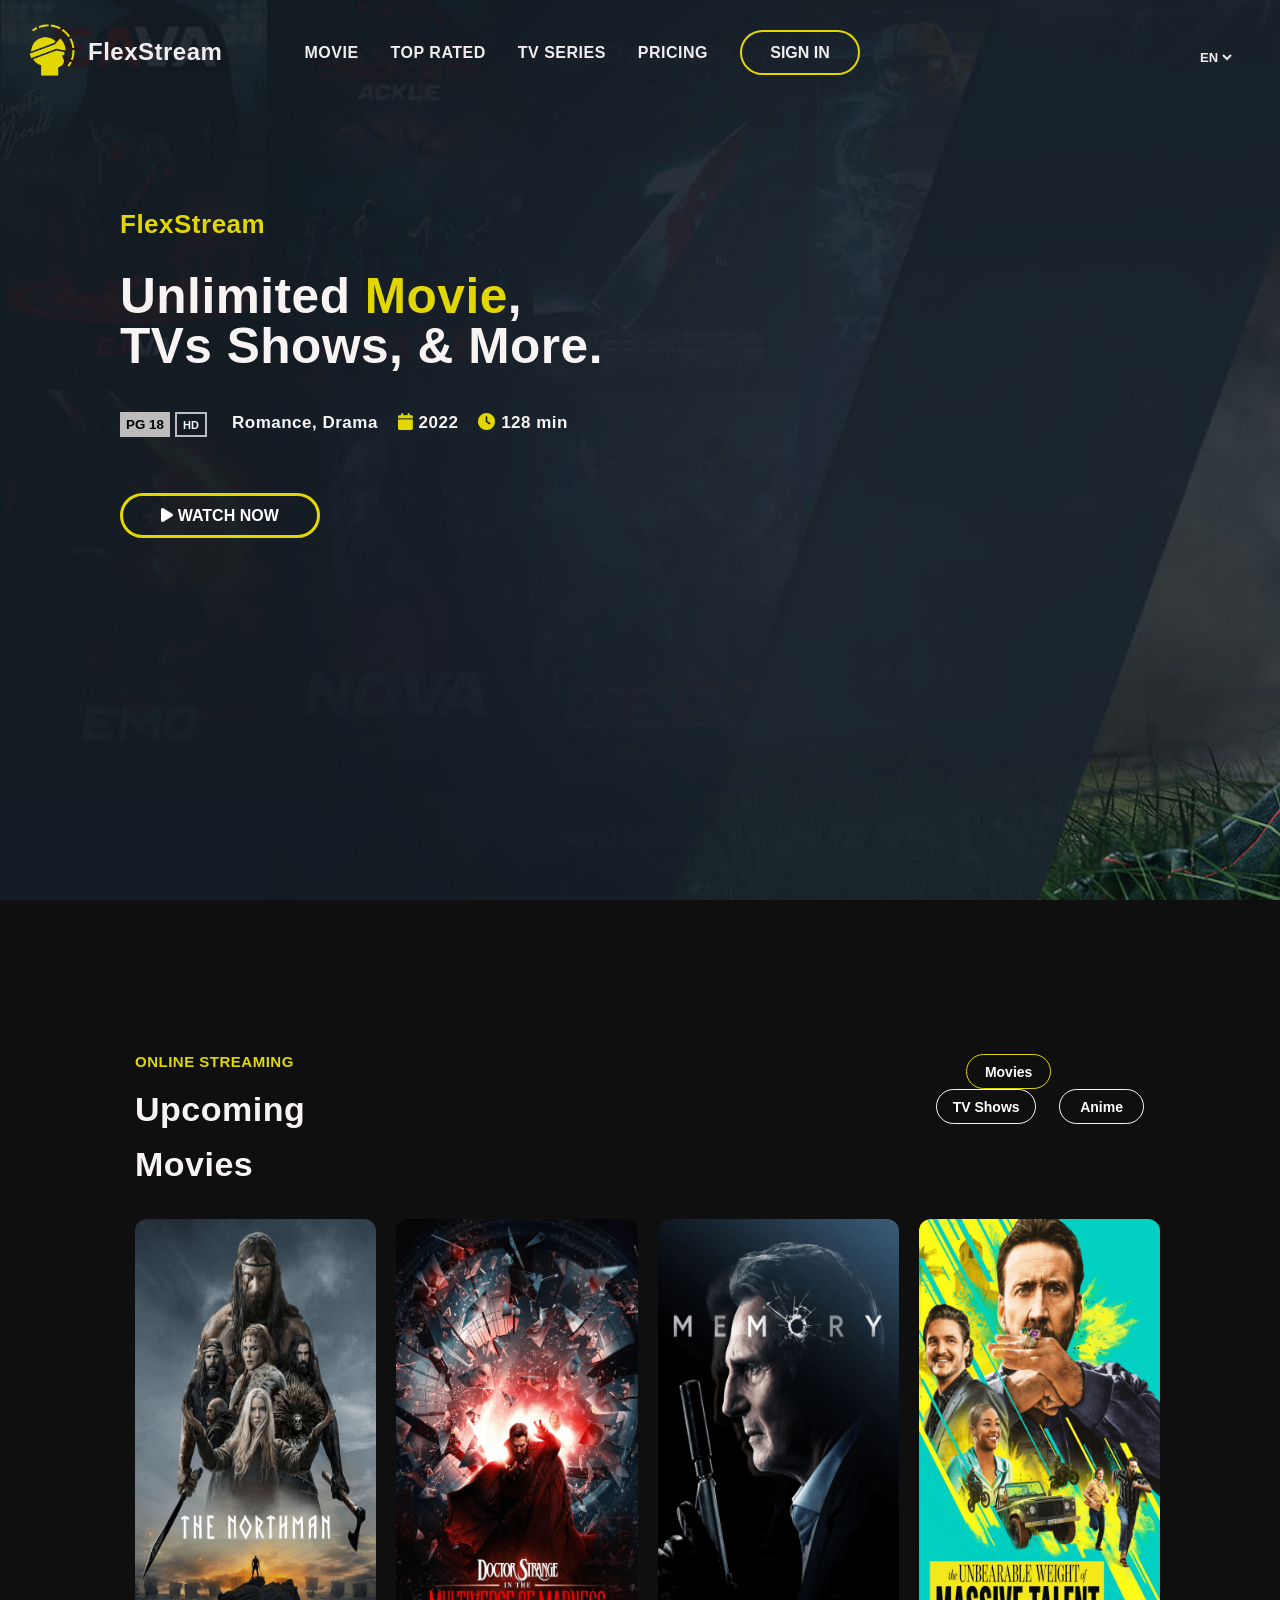
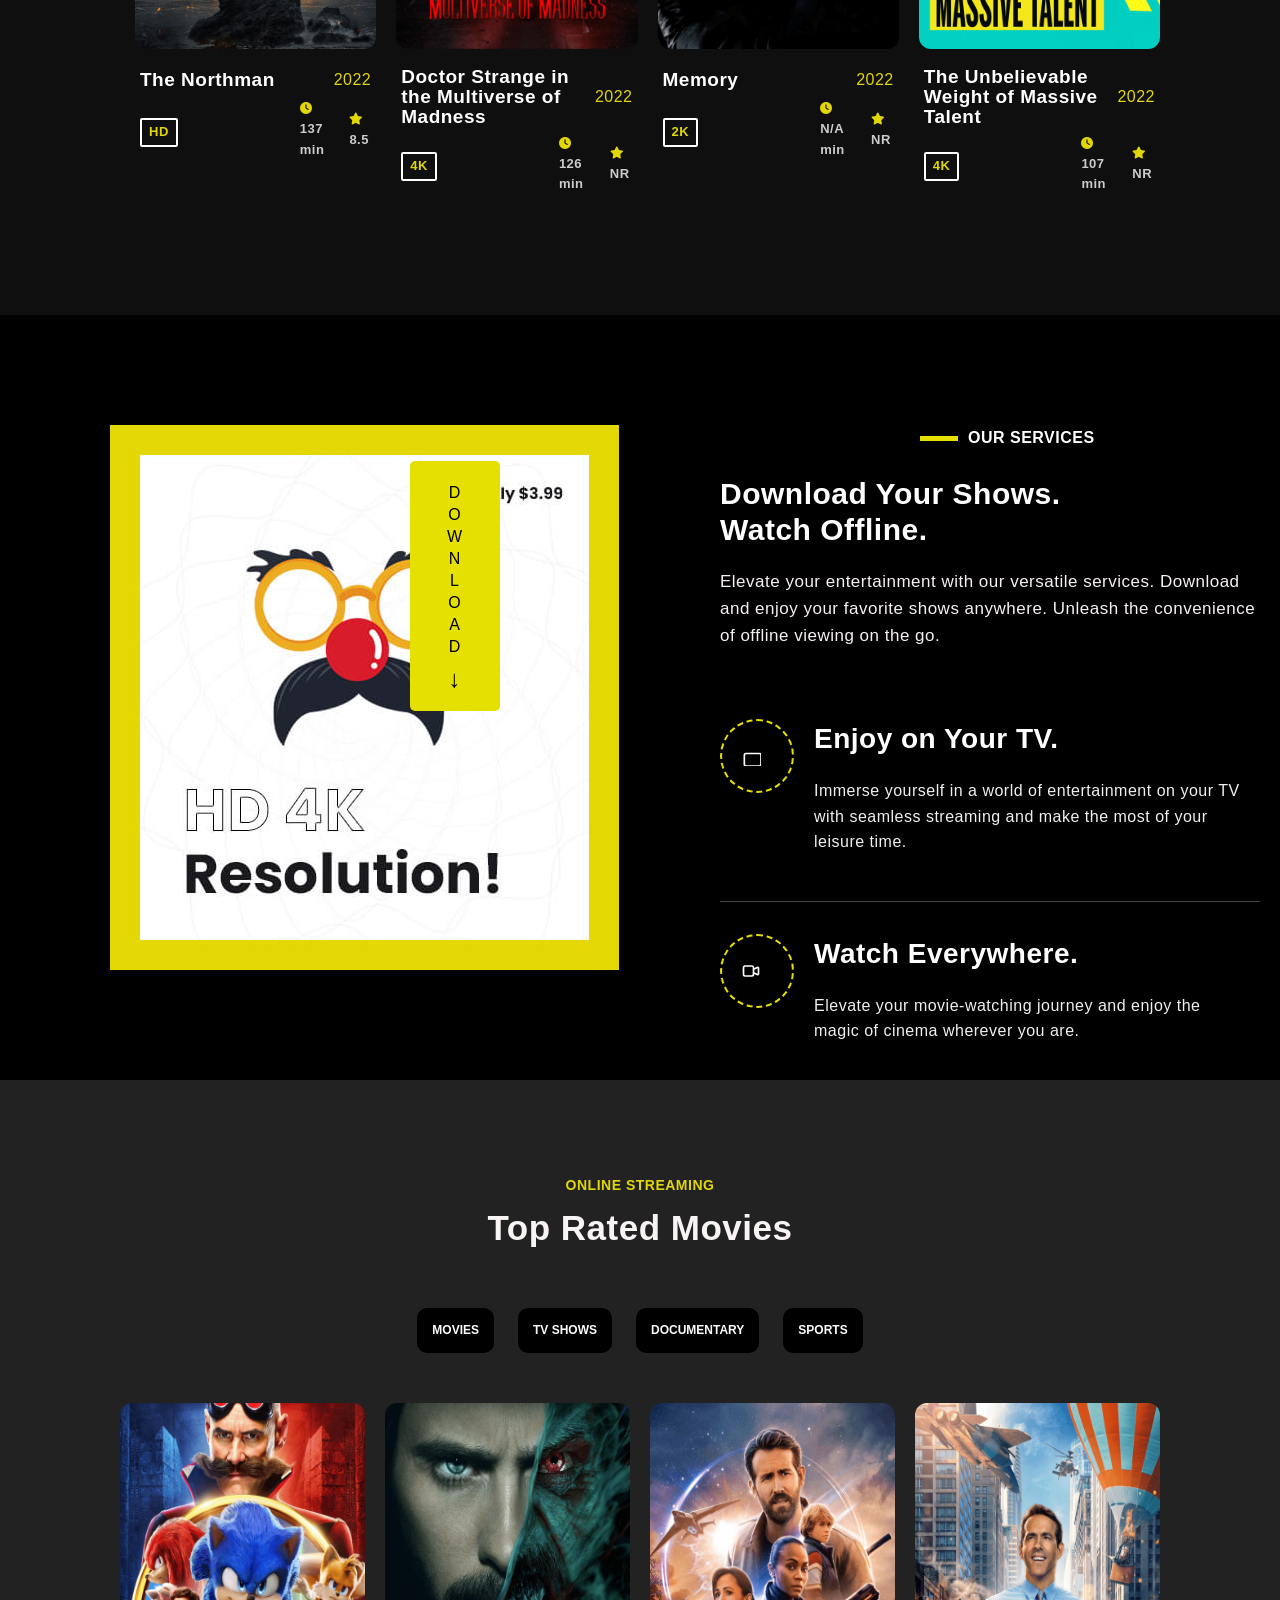
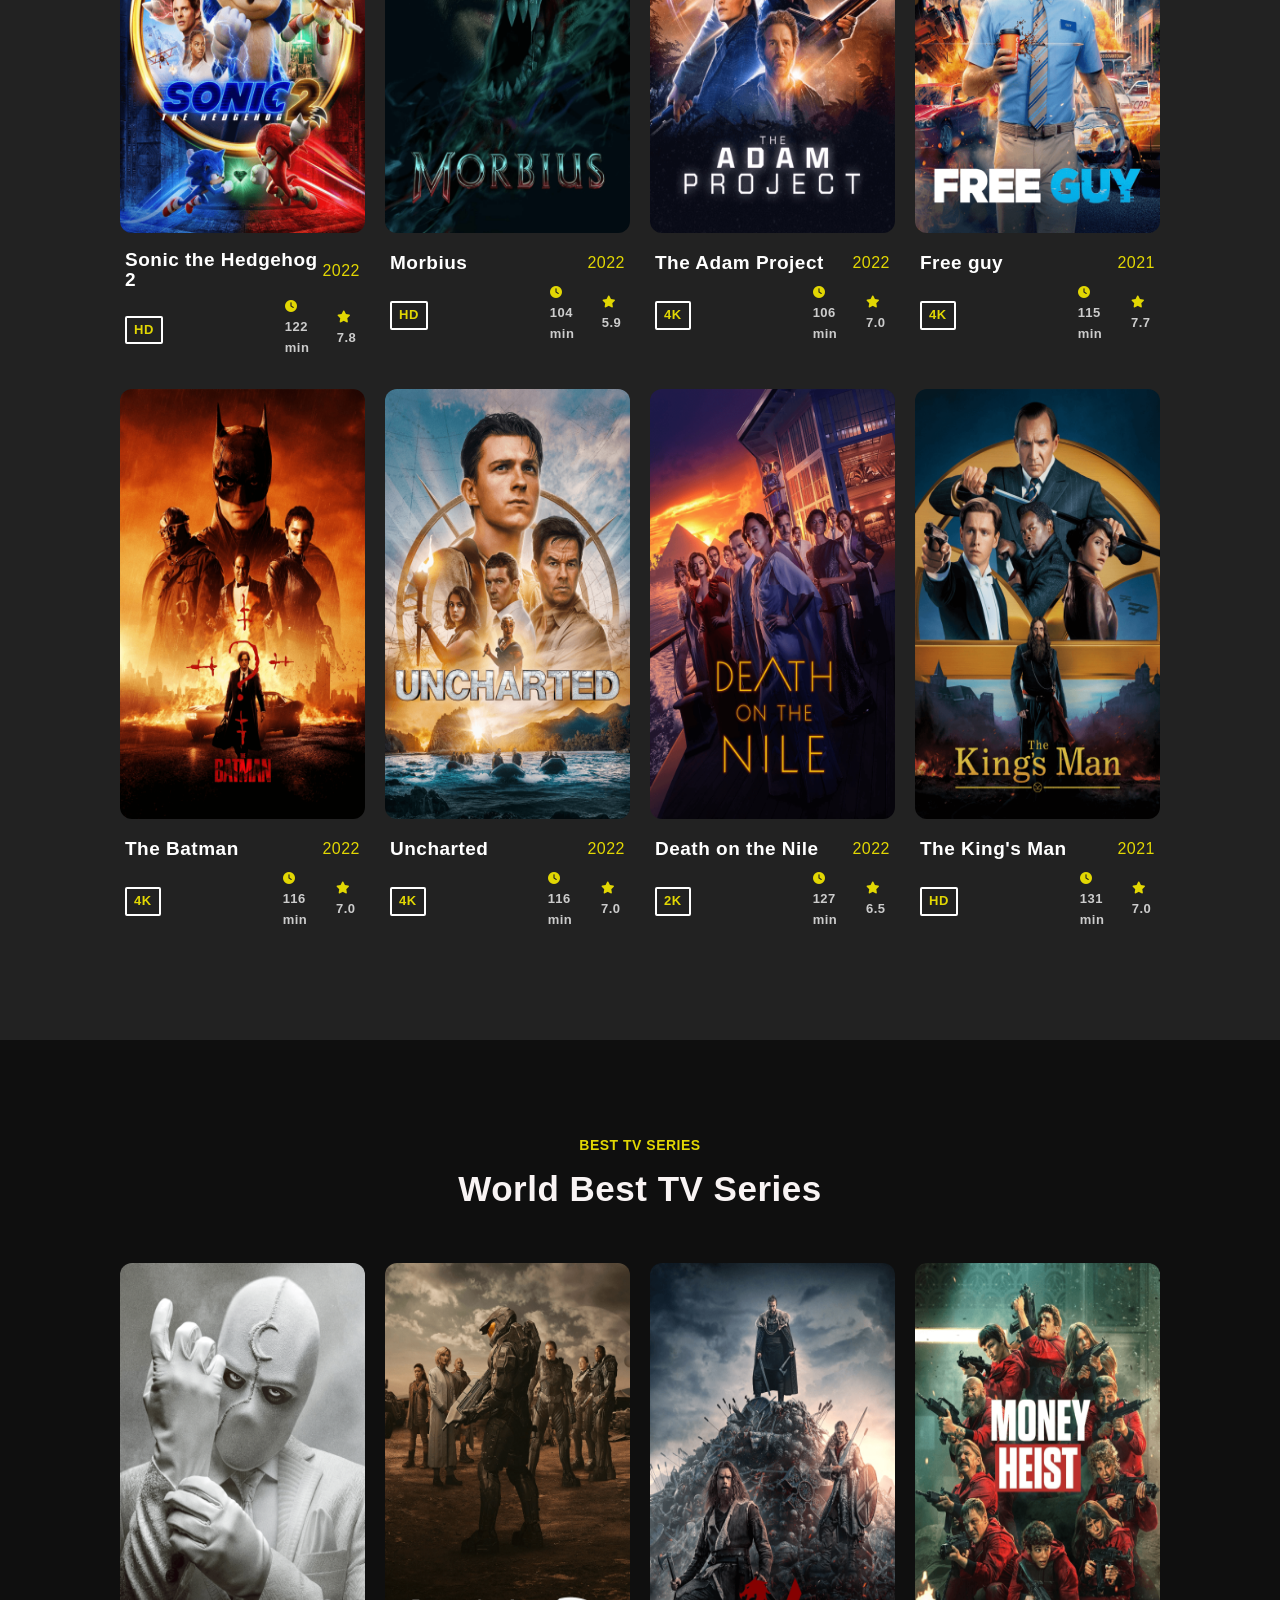
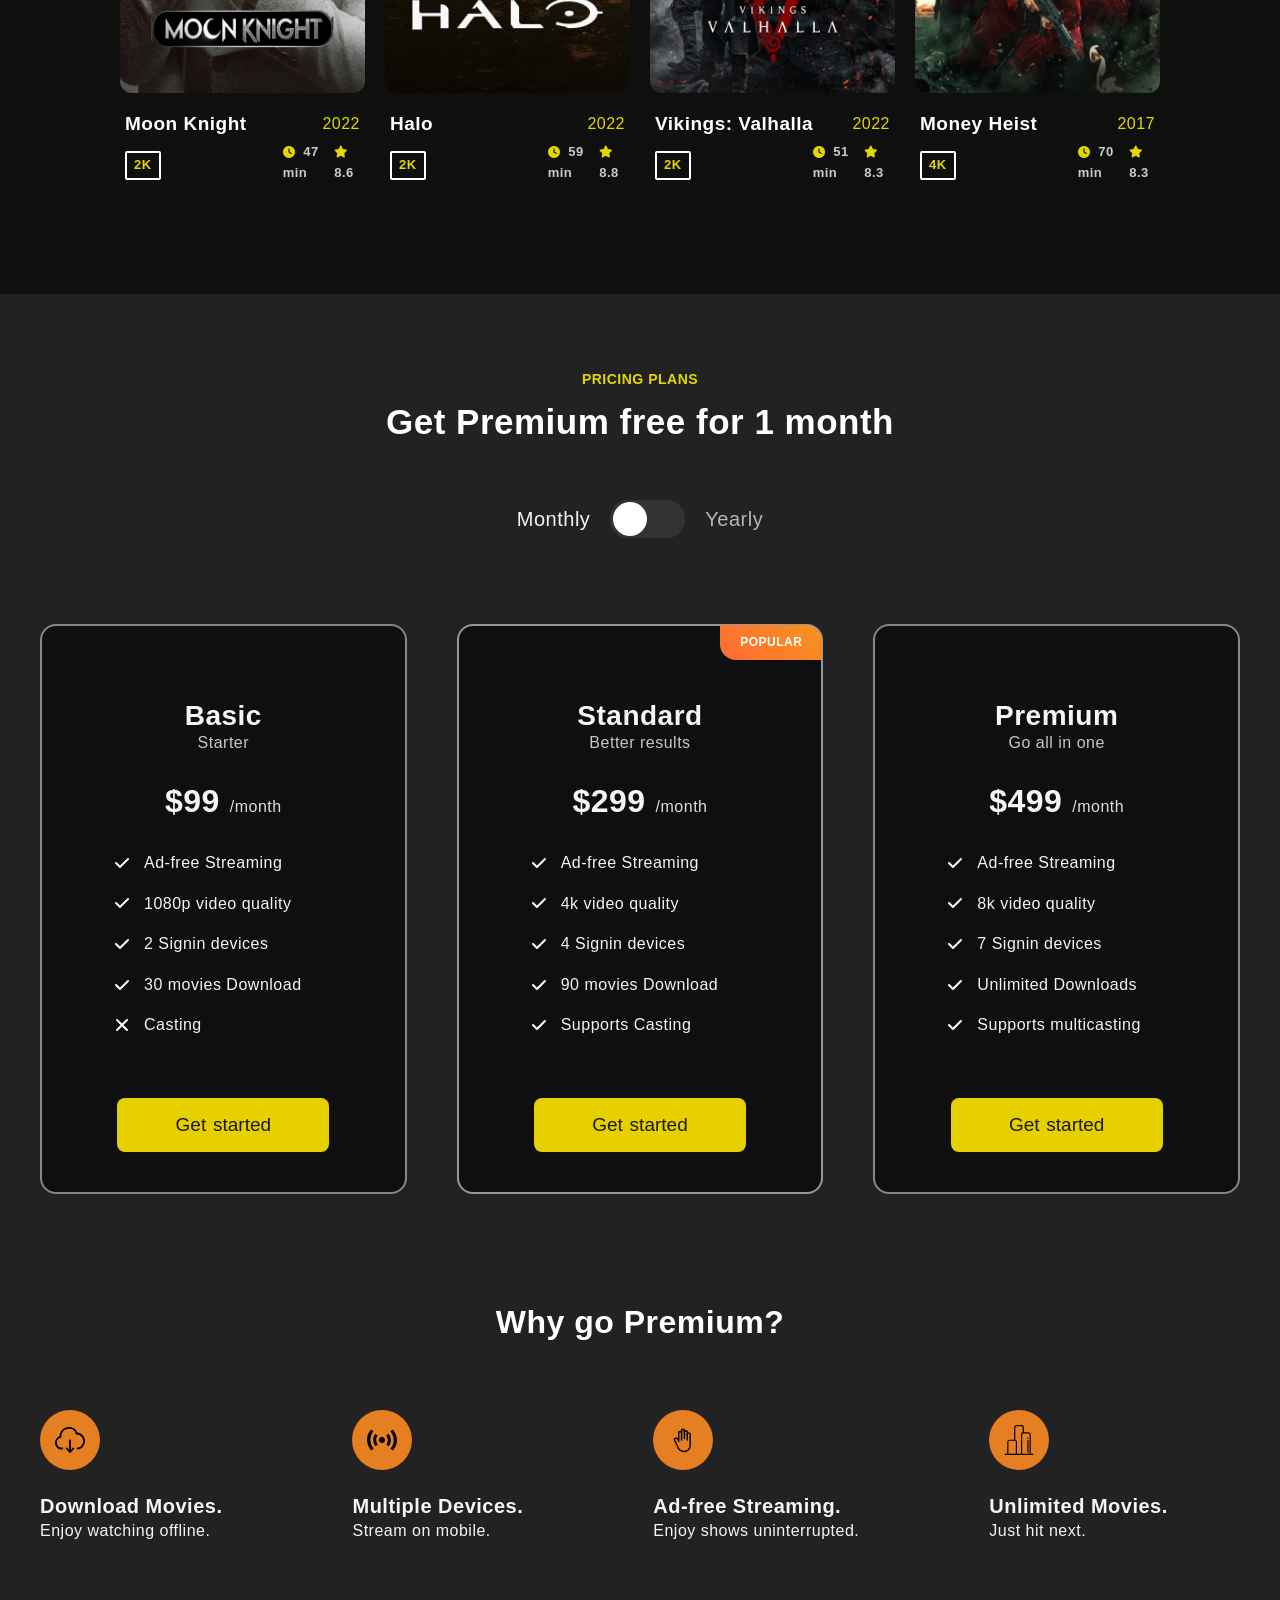
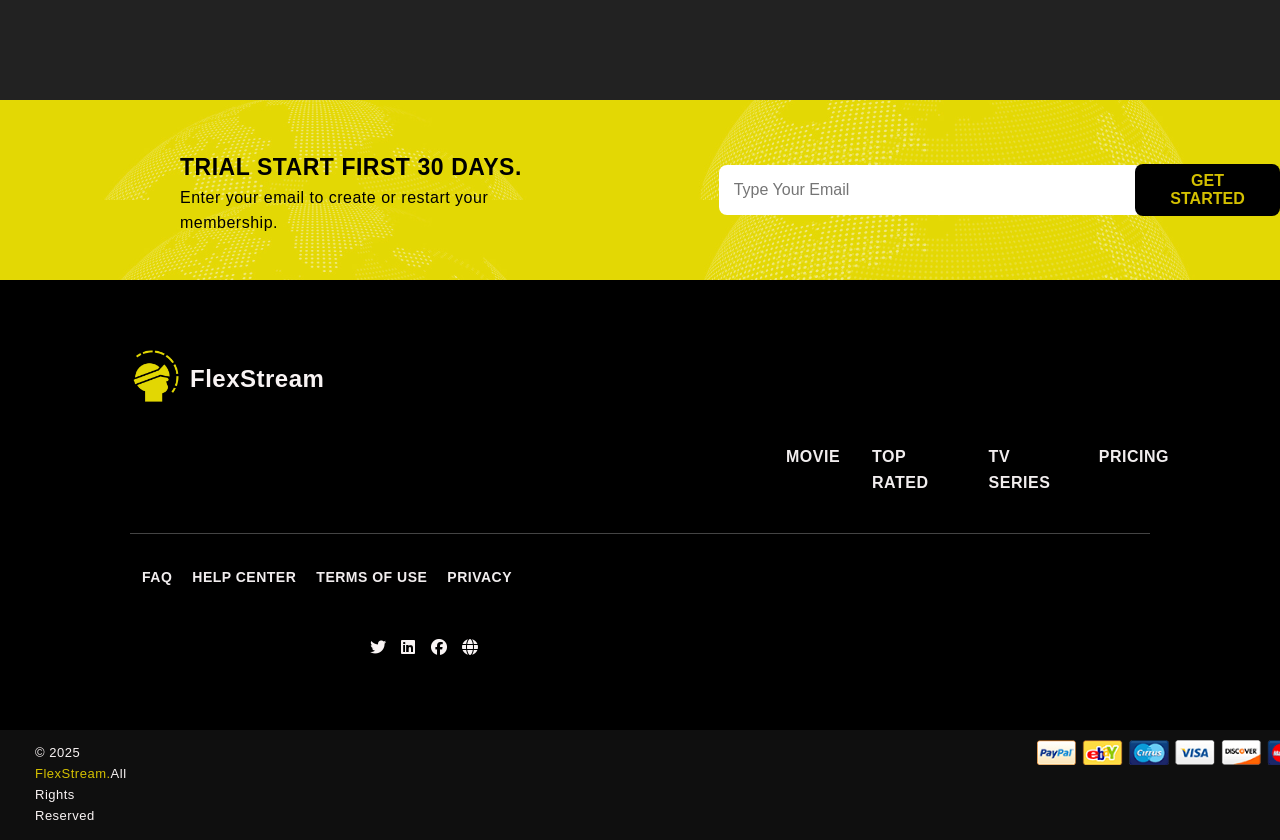
==== commit 799f9c3e: "changed the css file path" ====
--- a/Index.html
+++ b/Index.html
@@ -5,7 +5,7 @@
   <meta name="viewport" content="width=device-width, initial-scale=1.0">
   <link rel="shortcut icon" href="imgs/favicons/apple-touch-icon.png">
   <link rel="stylesheet" href="https://cdnjs.cloudflare.com/ajax/libs/font-awesome/6.5.0/css/all.min.css">
-  <link rel="stylesheet" href="Styles.css">
+  <link rel="stylesheet" href="/flexmovys/Styles.css">
 
   <title>Flexmovys</title>
 </head>
@@ -61,7 +61,6 @@
           <button id="anime">Anime</button>
       </div>
     </div>
-
     
     <div class="movies">
 
--- a/flexmovys/Styles.css
+++ b/flexmovys/Styles.css
@@ -0,0 +1,974 @@
+body {
+  font-family: "Poppins", sans-serif;
+  margin: 0;
+  padding: 0;
+  line-height: 1.6;
+  letter-spacing: 0.5px;
+  background-color: #0f0f0f;
+  color: rgb(249, 244, 244);
+}
+
+/* Navbar */
+header {
+  color: rgb(249, 244, 244);
+  padding: 6px 80px 10px 8px;
+  display: flex;
+  align-items: center;
+  justify-content: space-between;
+  z-index: 9;
+  top: 0;
+  left: 0;
+}
+
+header .logo {
+  font-family: "Poppins",sans-serif;
+  font-size: 16px;
+  font-weight: bold;
+  display: flex;
+  color:rgb(241, 237, 238);
+  padding: 18px;
+}
+
+#hero-bg {
+  background-image: url(/flexmovys/imgs/others/hero-bg.jpg);
+  background-size: cover;
+  height: 100vh;
+
+}
+
+header .logo h2{
+  margin-top: 9px;
+  margin-left: 10px;
+}
+
+nav ul {
+  display: flex;
+  flex-direction: row;
+  list-style: none;
+  margin-right: -35px;
+  
+  
+  
+}
+
+nav ul li {
+  padding: 10px 16px;
+  
+}
+
+nav ul li a {
+  color: rgb(241, 237, 238);
+  text-decoration: none;
+  font-size: 16px;
+  font-weight: 700;
+}
+nav ul li a:hover {
+font-weight: 700;
+color: #e2d703;
+font-size: 16px;
+}
+
+nav ul li button {
+  width: 120px;
+  height: 45px;
+  border-radius: 30px;
+  background:none;
+  color: rgb(241, 237, 238);
+  font-size: 16px;
+  font-weight: 800;
+  border: 2px solid #e2d703;
+  margin-top: -10px;
+}
+
+nav ul li button:hover {
+  background-color: #e2d703;
+  color: rgb(241, 237, 238);
+}
+
+nav ul select {
+  margin-left: 320px;
+  background: none;
+  color: rgb(241, 237, 238);
+  font-size: 13px;
+  font-weight: 600;
+  border: none;
+}
+
+#Hero-section {
+  margin: 85px 120px;
+}
+
+#Hero-section h3 {
+  color:#e2d703 ;
+  font-size: 26px;
+  font-weight: 800;
+  margin-top: 80px;
+  margin-bottom: 50px;
+}
+
+#Hero-section h1 {
+  font-size: 3.1rem;
+  margin-top: -25px;
+  padding-right: 555px;
+  font-weight: 800;
+  line-height: 50px;
+}
+
+#Hero-section h1 span {
+  color: #e2d703;
+}
+
+#about {
+  display: flex;
+  flex-direction: row;
+  
+}
+
+#Hero-section .btn-pg {
+  width: 50px;
+  height: 25px;
+  font-weight: 700;
+  background-color: #bdbbbb;
+  border: none;
+  margin-right: 5px; 
+}
+
+#Hero-section .btn-hd {
+  width: 32px;
+  height:25px ;
+  font-weight: 700;
+  background: none;
+  color:whitesmoke ;
+  border: 2px solid #bdbbbb;
+  font-size: 11px;
+  padding: 5px;
+  margin-right: 25px; 
+}
+
+#Hero-section p {
+  font-size: 17px;
+  margin-top: -3px;
+  font-weight: bold;
+  margin-right: 20px;
+}
+
+#Hero-section p i {
+  color:#e2d703;
+}
+
+#Hero-section .play {
+  width: 200px;
+  height: 45px;
+  background: none;
+  border: 3px solid #e2d703;
+  color: white;
+  border-radius: 25px;
+  margin-top: 40px;
+  font-size: 16px;
+  font-weight: 700;
+}
+
+#Hero-section .play:hover {
+  background-color: #e2d703;
+  color: #050505;
+}
+
+#Up-movies {
+  background-color: #0f0f0f;
+  margin-top: 150px;
+  margin-left: 135px;
+  margin-right: 120px;
+  margin-bottom: 90px;
+}
+
+#Up-movies p {
+  font-size: 15px;
+  font-weight: 800;
+  color: #e2d703;
+  margin-bottom: -20px;
+}
+
+#Up-movies h2{
+  font-size: 34px;
+  font-weight: bolder;
+  margin-right: 38rem;
+}
+
+#Up-movies .title {
+  display: flex;
+}
+
+#Up-movies .title #movies {
+  width: 85px;
+  height: 35px;
+  background: none;
+  border:1px solid #e2d703;
+  border-radius: 18px;
+  color: white;
+  font-size: 14px;
+  font-weight: bold;
+  margin-right: 18px;
+  margin-left: 30px;
+  
+}
+
+#Up-movies .title #tv {
+  width: 100px;
+  height: 35px;
+  background: none;
+  border:1px solid #f8f7f4;
+  border-radius: 18px;
+  color: white;
+  font-size: 14px;
+  font-weight: bold;
+  margin-right: 18px;
+}
+
+#Up-movies .title #anime {
+  width: 85px;
+  height: 35px;
+  background: none;
+  border:1px solid #f8f7f4;
+  border-radius: 18px;
+  color: white;
+  font-size: 14px;
+  font-weight: bold;
+}
+
+.movies {
+  display: flex;
+  justify-content: space-between;
+  gap: 20px;
+}
+  
+
+.movie-card {
+  width: 300px;
+  background-color: #0f0f0f;
+  color: #fff;
+  text-align: left;
+  margin-bottom: 20px;
+}
+
+.movie-card:hover {
+  transform: translateY(-5px);
+}
+
+.movie-card img {
+  width: 100%;
+  border-radius: 12px;
+}
+
+.movie-details {
+  padding: 10px 5px;
+  color: #fff;
+}
+
+.title-year {
+  display: flex;
+  justify-content: space-between;
+  align-items: center;
+  margin-bottom: 6px;
+}
+
+.title-year h4 {
+  font-size: 19px;
+  font-weight: 600;
+  margin: 0;
+  line-height: 20px;
+}
+
+.title-year .year {
+  color: #e2d703;
+  font-weight: 500;
+  font-size: 16px;
+}
+
+.tags {
+  display: flex;
+  align-items: center;
+  gap: 12px;
+  font-size: 13px;
+  color: #ccc;
+}
+
+.tags .quality {
+  border: 2px solid #fff;
+  color: #e2d703;
+  padding: 2px 7px;
+  font-weight: bold;
+  font-size: 13px;
+  border-radius: 2px;
+  margin-right: 110px;
+  margin-top: 5px;
+}
+
+.tags i {
+  color: #e2d703;
+  margin-right: 4px;
+  font-size: 12px;
+}
+
+.tags span {
+  font-weight: 700;
+}
+
+
+/* Download Section Styles */
+.download-section {
+  background-color: #000;
+  color: #fff;
+  padding: 60px 0;
+}
+
+.container {
+  max-width: 1200px;
+  margin-left: 90px;
+  margin-top: 50px;
+  margin-bottom: -70px;
+  padding: 0 20px;
+  display: flex;
+  flex-wrap: wrap;
+  gap: 30px;
+}
+
+/* Left Column - Promo Card */
+.promo-card-wrapper {
+  flex: 1;
+}
+
+
+/* Download Button */
+.download-button {
+  position: absolute;
+  right: 780px;
+  top: 128.8rem;
+  background-color: #e6e000;
+  color: #000;
+  width: 90px;
+  height: 250px;
+  display: flex;
+  flex-direction: column;
+  align-items: center;
+  justify-content: center;
+  letter-spacing: 1px;
+  line-height: 22px;
+  border-radius: 5px;
+  cursor: pointer;
+}
+
+.download-icon {
+  font-size: 24px;
+  margin-top: 10px;
+}
+
+
+/* Right Column - Features */
+.features-column {
+  flex: 1;
+  min-width: 320px;
+  position: relative;
+  margin-left: 40px;
+}
+
+.service-heading {
+  display: flex;
+  align-items: center;
+  gap: 10px;
+  font-size: 16px;
+  margin-bottom: 0px;
+  font-weight: 600;
+  margin-left: 200px;
+}
+
+.yellow-line {
+  width: 38px;
+  height: 5px;
+  background-color: #e6e000;
+}
+
+.main-heading {
+  font-size: 30px;
+  line-height: 1.2;
+  margin-bottom: 20px;
+}
+
+.description {
+  color: #ccc;
+  line-height: 1.6;
+  margin-bottom: 40px;
+}
+
+/* Features */
+.feature {
+  display: flex;
+  align-items: flex-start;
+  gap: 20px;
+  margin-bottom: 30px;
+  margin-right: 10px;
+}
+
+.features-column .description {
+  color: #f8f1f1;
+  font-size: 17px;
+  line-height: 1.6;
+}
+
+.feature-icon-container {
+  width: 70px;
+  height: 70px;
+  border: 2px dashed #e6e000;
+  border-radius: 50%;
+  display: flex;
+  align-items: center;
+  justify-content: center;
+  flex-shrink: 0;
+  margin-top: 30px;
+}
+
+.feature-icon {
+  width: 50px;
+  height: 50px;
+}
+
+.features-column .horizontal-line {
+  width: 100%;
+  height: 1px;
+  background-color: #444;
+  margin: 2px 0px;
+}
+
+.feature-title {
+  font-size: 28px;
+  margin-bottom: 10px;
+}
+
+.feature-description {
+  color: #f2efef;
+  font-size: 16px;
+  line-height: 1.6;
+}
+
+.top-rated {
+  margin-top: 0px;
+  margin-bottom: 70px;
+  background-color: rgb(34, 34, 34);
+  padding: 80px 120px ;
+}
+
+#top-rated-title {
+  display: grid;
+  place-items: center;
+}
+
+.top-rated p {
+  color: #e2d703;
+  font-weight: bolder;
+  font-size: 14px;
+}
+
+#top-rated-title h4 {
+  font-size: 35px;
+  font-weight: 750;
+  margin-top: -10px;
+}
+
+#top-rated-btn  {
+  display: flex;
+  flex-direction: row;
+  gap: 1.5rem;
+  margin: 20px;
+  
+}
+
+#top-rated-btn button {
+ height: 42px;
+ font-size: 12px;
+ font-weight: 800;
+ margin-top: -15px;
+ margin-bottom: 30px;
+ padding: 15px;
+ padding-bottom: 30px;
+ border-radius: 10px;
+ border: none;
+ background-color: rgb(0, 0, 0);
+ color: #fefdfd;
+}
+
+#top-rated-btn button:hover {
+  border: 0.5px #e2d703;
+  color: #e2d703;
+  transition: 1s;
+}
+
+.top-rated .movie-card {
+  background-color: rgb(34, 34, 34);
+}
+ 
+.best-tv-series {
+  padding: 10px 120px ;
+  margin-bottom: 70px;
+}
+
+#best-tv-series {
+  display: grid;
+  place-items: center;
+}
+
+.best-tv-series p {
+  color: #e2d703;
+  font-weight: bolder;
+  font-size: 14px;
+}
+
+#best-tv-series h4 {
+  font-size: 35px;
+  font-weight: 750;
+  margin-top: -10px;
+}
+
+
+/*  Pricing plans */
+.pricing {
+  background-color: #222;
+}
+.pricing-container {
+      max-width: 1200px;
+      margin: 0 auto;
+      margin-bottom: 0px;
+  }
+
+  #pricing-plan {
+      padding: 60px 20px;
+      text-align: center;
+      color: #fff;
+  }
+
+  #pricing-plan p {
+  color: #e2d703;
+  font-weight: bolder;
+  font-size: 14px;
+}
+
+#pricing-plan h4 {
+  font-size: 35px;
+  font-weight: 750;
+  margin-top: -10px;
+  margin-bottom: -10px;
+}
+
+  .billing-toggle {
+      display: flex;
+      align-items: center;
+      justify-content: center;
+      gap: 20px;
+      margin-bottom: 20px;
+  }
+
+  .toggle-switch {
+      position: relative;
+      width: 75px;
+      height: 38px;
+      background: #333;
+      border-radius: 18px;
+      border-color: 0.5px solid #d4c000;
+      cursor: pointer;
+      transition: all 0.3s ease;
+  }
+
+  .toggle-switch.yearly {
+      background: #e6d000;
+  }
+
+  .toggle-slider {
+      position: absolute;
+      top: 2px;
+      left: 3px;
+      width: 34px;
+      height: 34px;
+      background: white;
+      border-radius: 50%;
+      transition: all 0.3s ease;
+  }
+
+  .toggle-switch.yearly .toggle-slider {
+      transform: translateX(30px);
+  }
+
+  .billing-label {
+      font-size: 20px;
+      font-weight: 500;
+      opacity: 0.7;
+      transition: opacity 0.3s ease;
+  }
+
+  .billing-label.active {
+      opacity: 1;
+  }
+
+  .discount-banner {
+      text-align: center;
+      margin-bottom: 30px;
+      opacity: 0;
+      transform: translateY(-10px);
+      transition: all 0.3s ease;
+  }
+
+  .discount-banner.show {
+      opacity: 1;
+      transform: translateY(0);
+  }
+
+  .discount-banner p {
+      font-size: 16px;
+      color: #e6d000;
+  }
+
+  .plans-grid {
+      display: grid;
+      grid-template-columns: repeat(auto-fit, minmax(320px, 1fr));
+      gap: 50px;
+      margin-top: 40px;
+  }
+
+  .plan-card {
+      background: rgb(15, 15, 15);
+      border-radius: 16px;
+      padding: 40px 30px;
+      position: relative;
+      border: 2px solid transparent;
+      transition: all 0.3s ease;
+      border-color: #878585;
+  }
+
+
+  .plan-card.popular {
+      border-color: #989797;
+  }
+
+  .popular-badge {
+      position: absolute;
+      top: -1px;
+      right: -1px;
+      background: linear-gradient(45deg, #ff6b35, #f7931e);
+      color: white;
+      padding: 8px 20px;
+      border-radius: 0 16px 0 16px;
+      font-size: 12px;
+      font-weight: bold;
+      text-transform: uppercase;
+  }
+
+  .plan-header {
+      text-align: center;
+      margin-bottom: 30px;
+  }
+
+  .plan-name {
+      font-size: 28px;
+      font-weight: bold;
+      margin-bottom: -25px;
+      
+  }
+
+  .plan-subtitle {
+      font-size: 16px;
+      opacity: 0.8;
+  }
+
+  .plan-price {
+      text-align: center;
+      margin-bottom: 30px;
+  }
+
+  .price-amount {
+      font-size: 32px;
+      font-weight: bold;
+      line-height: 1;
+  }
+
+  .price-period {
+      font-size: 16px;
+      opacity: 0.9;
+      margin-left: 5px;
+  }
+
+  .plan-features {
+      list-style: none;
+      margin-bottom: 40px;
+  }
+
+  .plan-features li {
+      display: flex;
+      align-items: center;
+      margin-bottom: 15px;
+      font-size: 16px;
+  }
+
+  .feature-icon {
+      width: 20px;
+      height: 20px;
+      margin-right: 12px;
+      flex-shrink: 0;
+  }
+
+  .feature-icon.check {
+      color: white;
+  }
+
+  .feature-icon.cross {
+      color: white;
+  }
+
+  .plan-button {
+      width: 70%;
+      background: #e6d000;
+      color: #1a1a1a;
+      border: none;
+      padding: 16px 24px;
+      margin-top: 20px;
+      margin-left: 15%;
+      border-radius: 8px;
+      font-size: 19px;
+      word-spacing: 1.5px;
+      font-weight: 300;
+      cursor: pointer;
+      transition: all 0.3s ease;
+  }
+
+  .plan-button:hover {
+      background: #d4c000;
+      transform: translateY(-2px);
+  }
+
+  .price-transition {
+      transition: all 0.3s ease;
+  }
+
+  #why h4 {
+      padding: 60px 20px;
+      text-align: center;
+      color: #fff;
+      font-size: 32px;
+      font-weight: 700;
+  }
+
+  .premium-icon {
+    margin-top: -40px;
+    display: flex;
+    gap: 130px;
+  }
+
+#why-premium h3 {
+  font-size: 20px;
+  margin-bottom: -20px;
+}
+
+  #why-premium .icon-container {
+  background-color: #e67e22;
+  border-radius: 50%;
+  width: 60px;
+  height: 60px;
+  display: flex;
+  align-items: center;
+  justify-content: center;
+  color: white;
+}
+
+.icon-container img {
+  width: 30px;
+  height: 30px;
+  color: white;
+}
+
+.premium-icon {
+  padding-bottom: 160px;
+  margin-bottom: 0px;
+}
+
+footer {
+  background-color: #222;
+}
+
+.newsletter {
+  background-image: url(/flexmovys/imgs/others/cta-bg.jpg);
+  background-size: contain;
+  margin-top: -20px;
+  height: 180px;
+  display: flex;
+}
+
+#text {
+  color: #000;
+  padding-left: 180px;
+  padding-top: 30px;
+}
+
+#text h2 {
+  font-size: 23px;
+  font-weight: 800;
+  word-spacing: 0.2px;
+}
+
+#text p {
+  font-size: 16px;
+  margin-top: -20px;
+}
+
+form {
+  display: flex;
+  align-items: center;
+  justify-content: center;
+  margin-left: 150px;
+}
+
+input[type="email"] {
+  width: 420px;
+  height: 50px;
+  padding: 0 15px;
+  border: none;
+  border-radius: 8px;
+  outline: none;
+  font-size: 16px;
+}
+
+.newsletter button {
+  height: 52px;
+  padding: 0 20px;
+  border: none;
+  border-radius: 8px;
+  background-color:#000;
+  color:#d4c000 ;
+  font-size: 16px;
+  font-weight: bold;
+  cursor: pointer;
+  margin-left:-8px ;
+  text-transform: uppercase;
+}
+
+.footer-links {
+  display: flex;
+  flex-wrap: wrap;
+  gap: 10px;
+  padding:  70px 130px;
+  background-color: #000;
+}
+
+.footer-links h2 {
+  font-size: 24px;
+  font-weight: bold;
+  margin-bottom: 10px;
+  margin-left: -2px;
+  margin-top: 10px;
+}
+
+.footer-links ul {
+  list-style: none;
+  margin-left: 600px;
+}
+
+.footer-links .horizontal-line {
+  width: 100%;
+  height: 1px;
+  background-color: #444;
+  margin: 2px 0px;
+}
+
+
+.after-line ul {
+  display: flex;
+  gap: 20px;
+  margin-right: 500px;
+  margin-left: -28px;
+  margin-top: 20px;
+}
+
+
+.after-line ul li a {
+  color: rgb(241, 237, 238);
+  text-decoration: none;
+  font-size: 14px;
+  font-weight: 700;
+  display: flex;
+}
+
+.social-links {
+  padding-left: 230px;
+ margin-top: 20px ;
+}
+
+.social-links i {
+  margin-left: 10px;
+}
+
+.copyright {
+  margin: 0 35px;
+  display: flex;
+  gap: 800px;
+}
+
+.copyright p {
+  font-size: 13px;
+}
+
+.copyright p span {
+  color: #d4c000;
+}
+
+.copyright img {
+  margin-left: 100px;
+  padding: 10px;
+}
+
+
+/* Responsive adjustments */
+@media (max-width: 992px) {
+  .download-button {
+    position: relative;
+    right: auto;
+    top: auto;
+    width: 100%;
+    height: auto;
+    flex-direction: row;
+    padding: 15px;
+    margin-top: 30px;
+  }
+  
+  .download-button span {
+    display: inline;
+    margin: 0 2px;
+  }
+  
+  .download-icon {
+    margin-top: 0;
+    margin-left: 10px;
+  }
+}
+
+@media (max-width: 768px) {
+  #hero-bg {
+  background-image: url(/flexmovys/imgs/others/hero-bg.jpg);
+  background-size: cover;
+  height: 100vh;
+  width: 100%;
+  }
+
+  #Hero-section {
+    margin-left: 2rem;
+  }
+
+  #Up-movies {
+    margin-left: 2rem;
+    display: grid;
+    width: 20%;
+  }
+
+  #Up-movies .title {
+    display: grid;
+    
+  }
+
+  .container {
+    flex-direction: column;
+  }
+}
